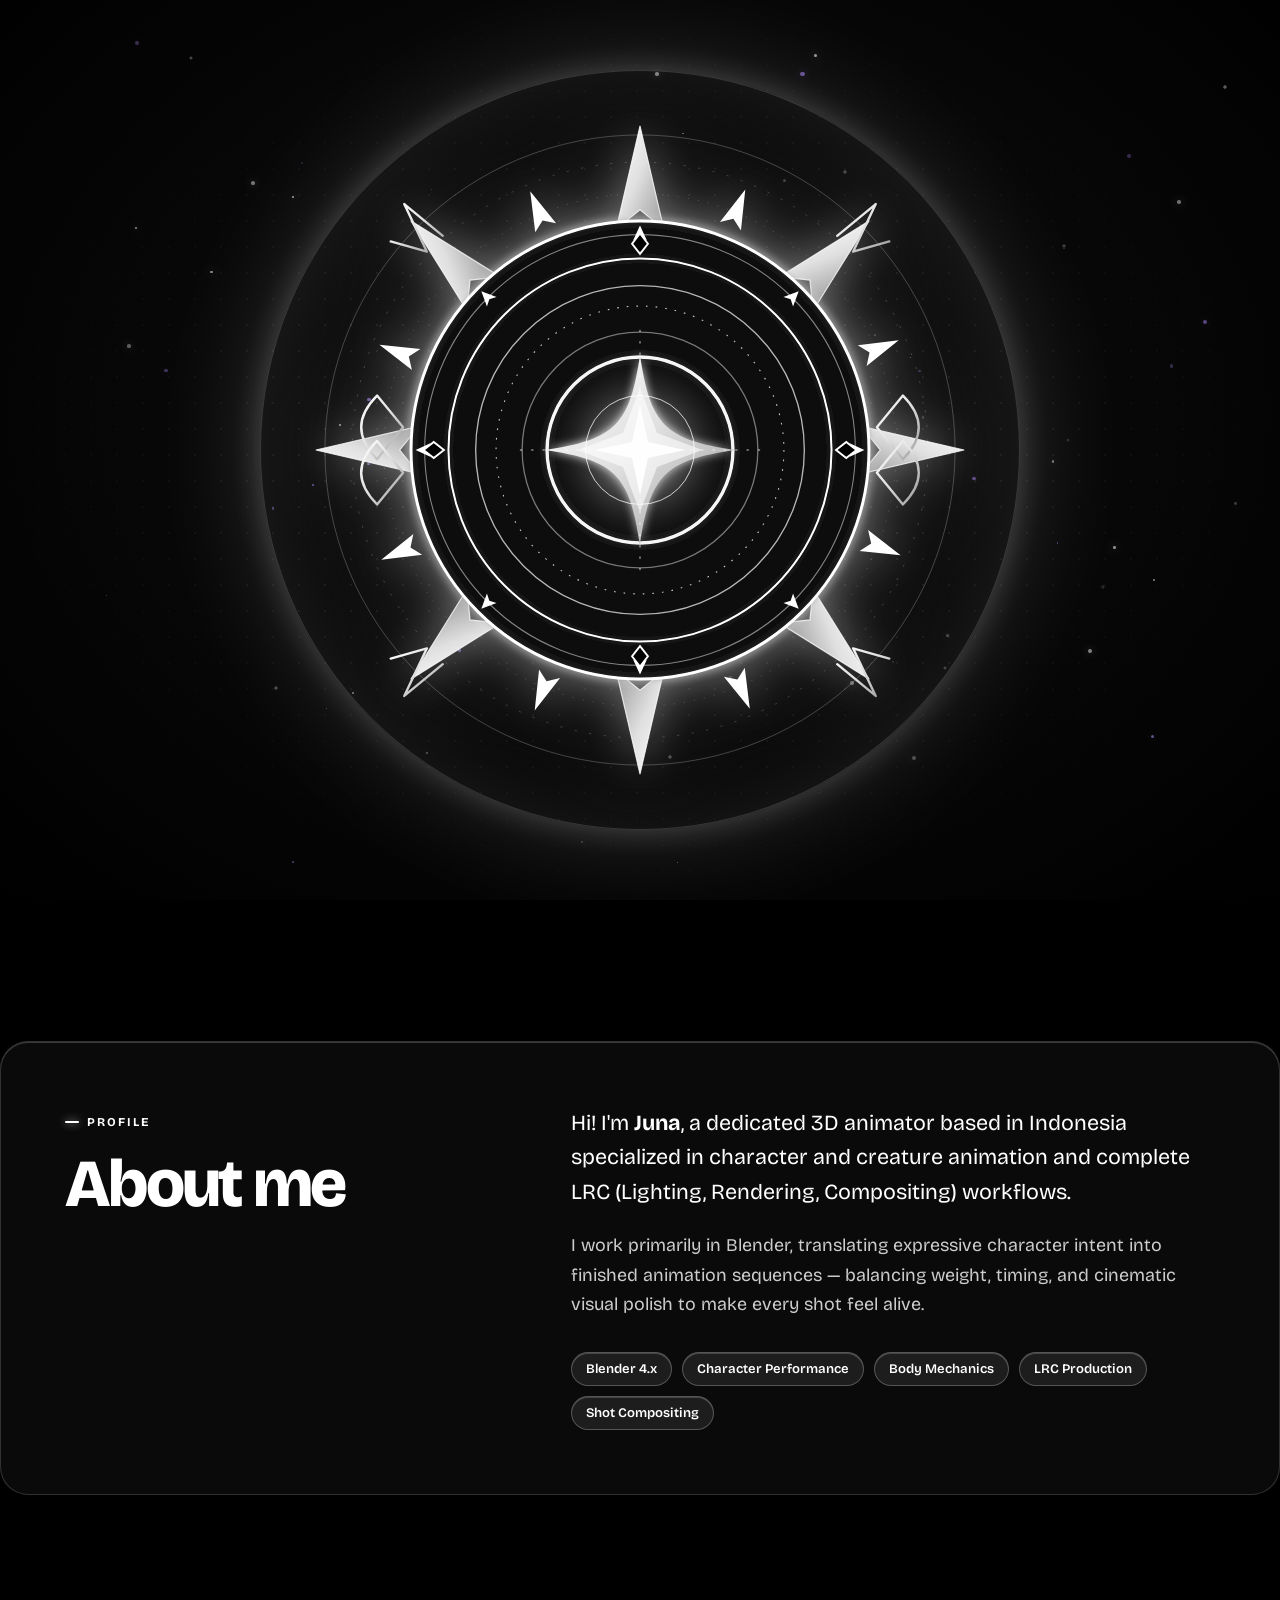
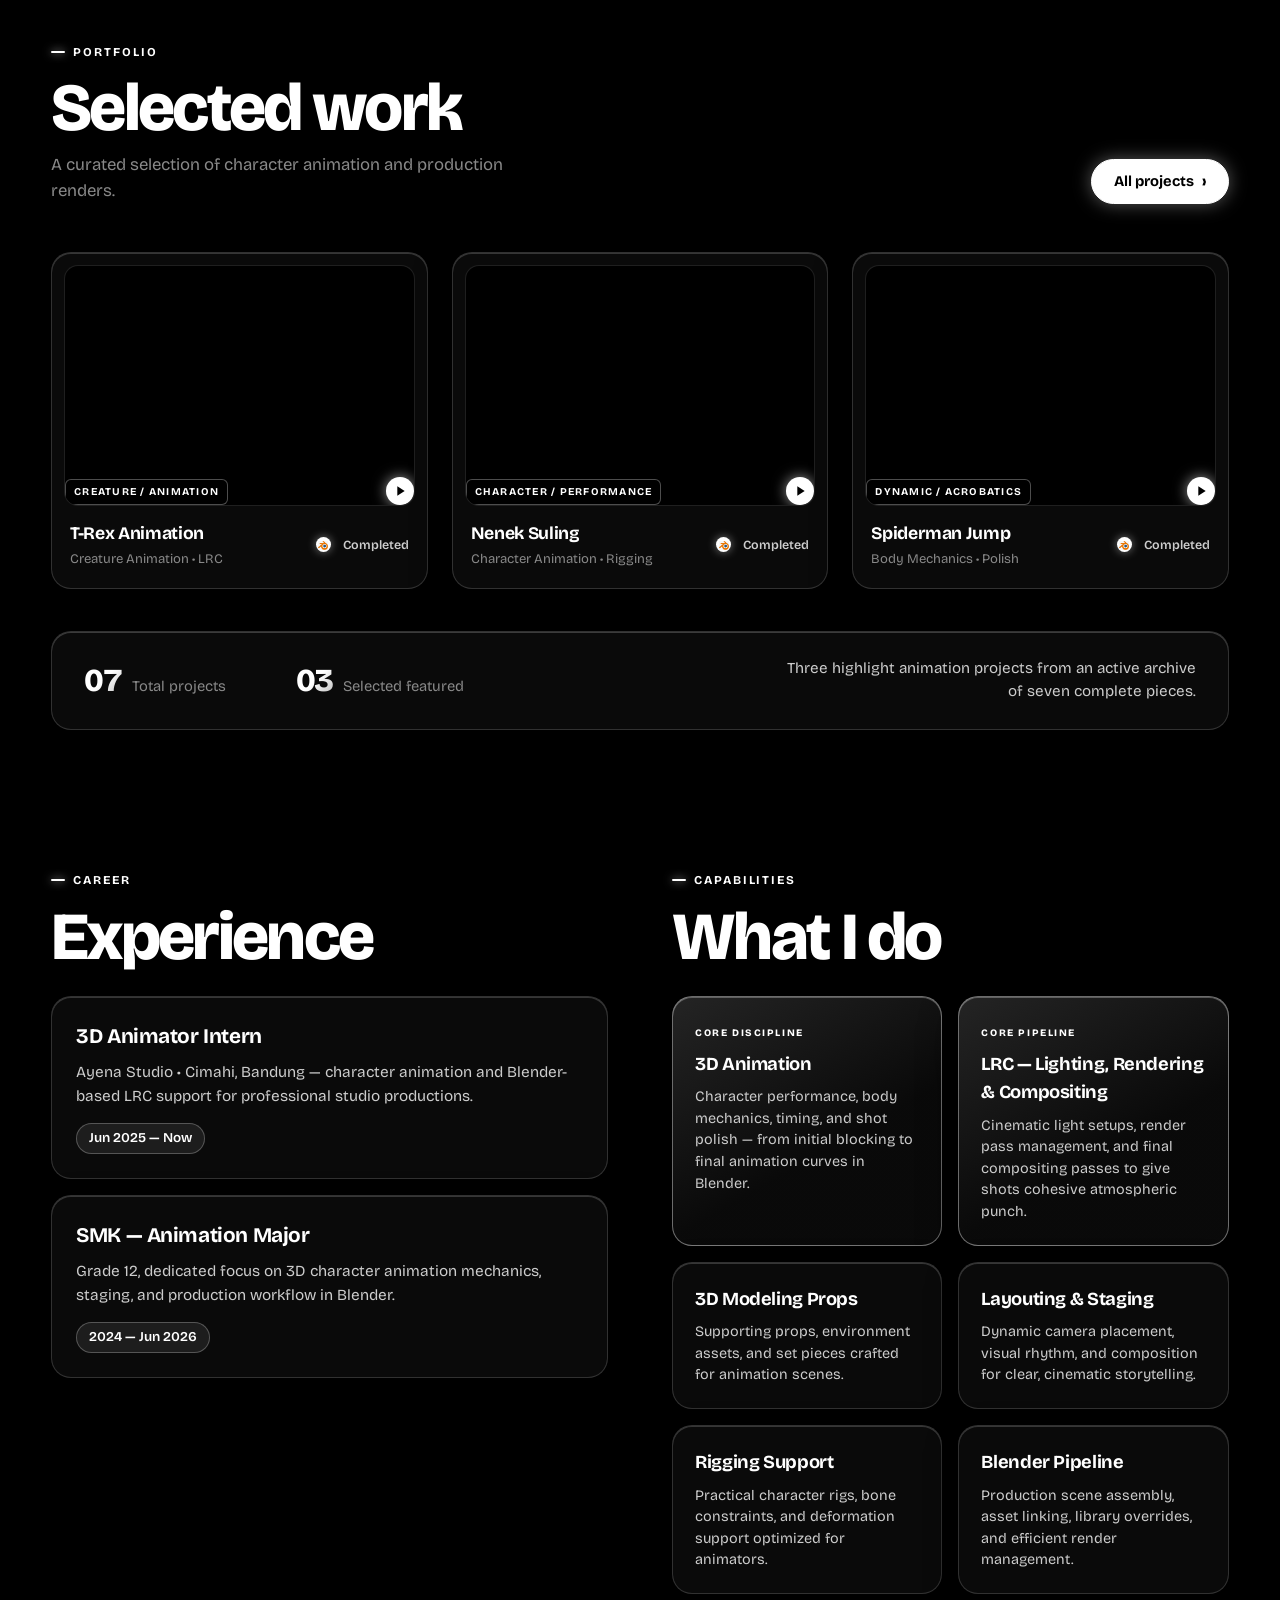
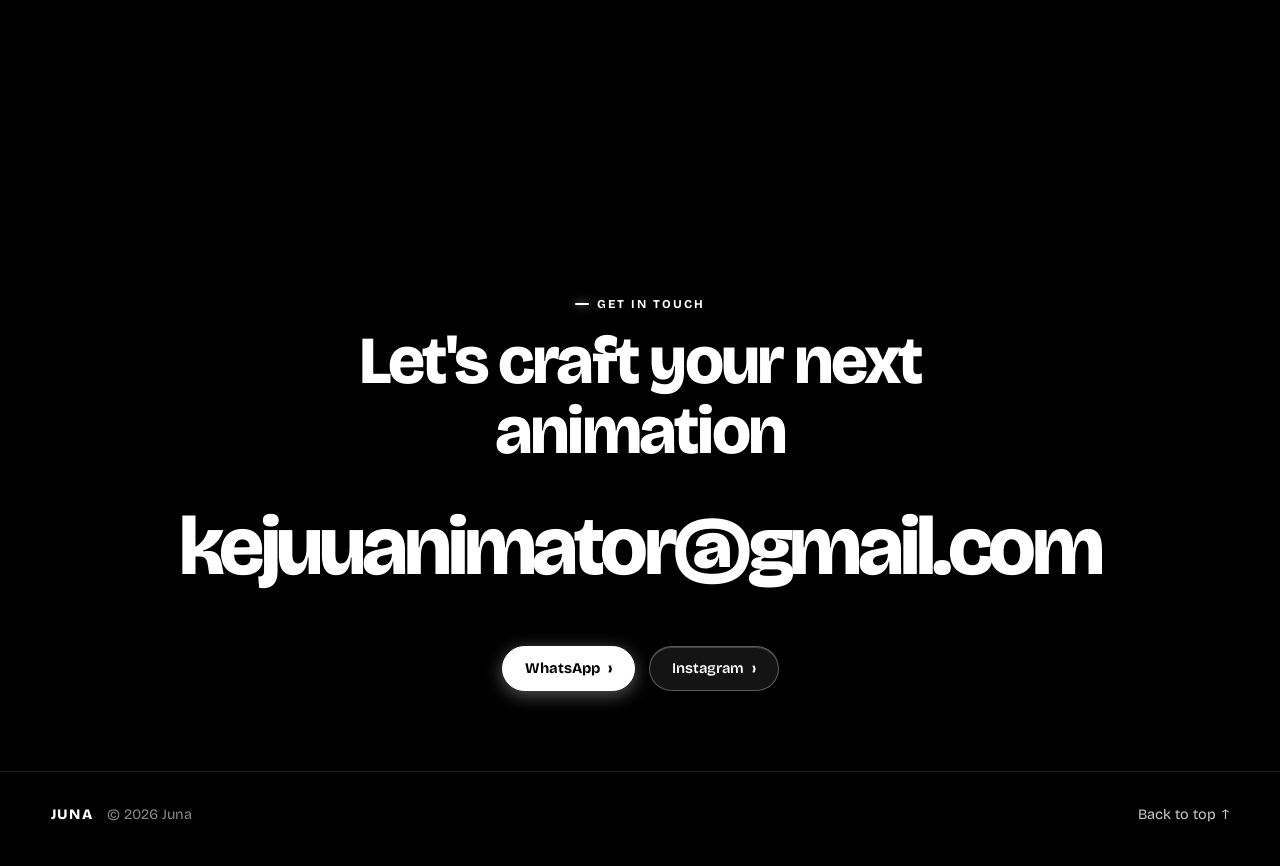
==== index.html @ 81e808f2 "Upload portfolio website" ====
<!DOCTYPE html>
<html lang="en">
<head>
<meta charset="utf-8">
<meta name="viewport" content="width=device-width, initial-scale=1, viewport-fit=cover">
<title>Juna — 3D Animator & LRC Portfolio</title>
<meta name="color-scheme" content="dark">
<meta name="description" content="Portfolio of Juna — 3D Animator focused on character & creature animation and Blender-based LRC pipeline.">
<link rel="icon" type="image/svg+xml" href="assets/favicon.svg">
<link rel="preconnect" href="https://fonts.googleapis.com">
<link rel="stylesheet" href="https://fonts.googleapis.com/css2?family=Bricolage+Grotesque:opsz,wght@12..96,300..800&display=swap">
<link rel="stylesheet" href="css/style.css">
</head>
<body class="lock">
<div id="intro" aria-label="Intro portofolio">
  <div class="portal-stage" id="portal-stage">
    <svg class="portal-svg" viewBox="0 0 600 600" role="img" aria-label="Geometric portal emblem">
      <defs>
        <radialGradient id="coreGlow"><stop offset="0" stop-color="#ffffff" stop-opacity=".7"/><stop offset=".48" stop-color="#ffffff" stop-opacity=".2"/><stop offset="1" stop-color="#000000" stop-opacity="0"/></radialGradient>
        <linearGradient id="silver" x1="0" y1="0" x2="1" y2="1"><stop stop-color="#ffffff"/><stop offset=".48" stop-color="#e0e0e0"/><stop offset="1" stop-color="#999999"/></linearGradient>
        <filter id="softGlow" x="-100%" y="-100%" width="300%" height="300%"><feGaussianBlur stdDeviation="4" result="blur"/><feMerge><feMergeNode in="blur"/><feMergeNode in="SourceGraphic"/></feMerge></filter>
      </defs>
      <!-- Fine orbital guides -->
      <g class="orbit orbit-slow" fill="none" stroke="#ffffff" stroke-opacity=".25">
        <circle cx="300" cy="300" r="278" stroke-width=".8"/>
        <circle cx="300" cy="300" r="254" stroke-width=".7" stroke-dasharray="2 11"/>
        <circle cx="300" cy="300" r="226" stroke-width=".7" stroke-dasharray="1 8"/>
      </g>
      <!-- Outer directional shards -->
      <g class="outer-shards" fill="url(#silver)" stroke="#ffffff" stroke-opacity=".8" stroke-width="1">
        <path d="M300 14 L321 105 L300 88 L279 105Z"/>
        <path d="M300 14 L321 105 L300 88 L279 105Z" transform="rotate(45 300 300)"/>
        <path d="M300 14 L321 105 L300 88 L279 105Z" transform="rotate(90 300 300)"/>
        <path d="M300 14 L321 105 L300 88 L279 105Z" transform="rotate(135 300 300)"/>
        <path d="M300 14 L321 105 L300 88 L279 105Z" transform="rotate(180 300 300)"/>
        <path d="M300 14 L321 105 L300 88 L279 105Z" transform="rotate(225 300 300)"/>
        <path d="M300 14 L321 105 L300 88 L279 105Z" transform="rotate(270 300 300)"/>
        <path d="M300 14 L321 105 L300 88 L279 105Z" transform="rotate(315 300 300)"/>
      </g>
      <!-- Floating angular ornaments -->
      <g class="outer-ornaments" fill="none" stroke="url(#silver)" stroke-width="2.1" stroke-linecap="round" stroke-linejoin="round">
        <path d="M126 111 l-34 -28 20 42 -32 -9"/><path d="M474 111 l34 -28 -20 42 32 -9"/>
        <path d="M126 489 l-34 28 20 -42 -32 9"/><path d="M474 489 l34 28 -20 -42 32 9"/>
        <path d="M68 252 q-28 28 0 56 l23 -28Z"/><path d="M532 252 q28 28 0 56 l-23 -28Z"/>
        <path d="M68 348 q-28 -28 0 -56 l23 28Z"/><path d="M532 348 q28 -28 0 -56 l-23 28Z"/>
      </g>
      <g class="outer-arrows" fill="#ffffff">
        <path d="M300 52 l10 35 -10 -7 -10 7Z" transform="rotate(22 300 300)"/>
        <path d="M300 52 l10 35 -10 -7 -10 7Z" transform="rotate(67 300 300)"/>
        <path d="M300 52 l10 35 -10 -7 -10 7Z" transform="rotate(112 300 300)"/>
        <path d="M300 52 l10 35 -10 -7 -10 7Z" transform="rotate(157 300 300)"/>
        <path d="M300 52 l10 35 -10 -7 -10 7Z" transform="rotate(202 300 300)"/>
        <path d="M300 52 l10 35 -10 -7 -10 7Z" transform="rotate(247 300 300)"/>
        <path d="M300 52 l10 35 -10 -7 -10 7Z" transform="rotate(292 300 300)"/>
        <path d="M300 52 l10 35 -10 -7 -10 7Z" transform="rotate(337 300 300)"/>
      </g>
      <!-- Main concentric seal -->
      <g class="seal-shell" filter="url(#softGlow)">
        <circle cx="300" cy="300" r="202" fill="#080808" fill-opacity=".96" stroke="#ffffff" stroke-width="2.6"/>
        <circle cx="300" cy="300" r="190" fill="none" stroke="#d0d0d0" stroke-opacity=".6" stroke-width="1"/>
        <circle cx="300" cy="300" r="169" fill="none" stroke="#ffffff" stroke-width="1.8"/>
        <circle cx="300" cy="300" r="145" fill="none" stroke="#e0e0e0" stroke-opacity=".8" stroke-width="1.2"/>
        <circle cx="300" cy="300" r="127" fill="none" stroke="#ffffff" stroke-opacity=".75" stroke-width="1" stroke-dasharray="1.5 7"/>
        <circle cx="300" cy="300" r="104" fill="none" stroke="#c0c0c0" stroke-opacity=".6" stroke-width="1.2"/>
        <circle cx="300" cy="300" r="82" fill="none" stroke="#ffffff" stroke-width="3"/>
      </g>
      <!-- Rotating segmented markings -->
      <g class="inner-ticks" fill="#ffffff">
        <path d="M300 102 l6 13 -6 -3 -6 3Z"/><path d="M300 102 l6 13 -6 -3 -6 3Z" transform="rotate(45 300 300)"/>
        <path d="M300 102 l6 13 -6 -3 -6 3Z" transform="rotate(90 300 300)"/><path d="M300 102 l6 13 -6 -3 -6 3Z" transform="rotate(135 300 300)"/>
        <path d="M300 102 l6 13 -6 -3 -6 3Z" transform="rotate(180 300 300)"/><path d="M300 102 l6 13 -6 -3 -6 3Z" transform="rotate(225 300 300)"/>
        <path d="M300 102 l6 13 -6 -3 -6 3Z" transform="rotate(270 300 300)"/><path d="M300 102 l6 13 -6 -3 -6 3Z" transform="rotate(315 300 300)"/>
      </g>
      <g class="cardinal-diamonds" fill="#000000" stroke="#ffffff" stroke-width="1.7">
        <path d="M300 109 l7 9 -7 9 -7 -9Z"/><path d="M300 109 l7 9 -7 9 -7 -9Z" transform="rotate(90 300 300)"/>
        <path d="M300 109 l7 9 -7 9 -7 -9Z" transform="rotate(180 300 300)"/><path d="M300 109 l7 9 -7 9 -7 -9Z" transform="rotate(270 300 300)"/>
      </g>
      <!-- Core glow and layered star -->
      <circle class="core-glow" cx="300" cy="300" r="91" fill="url(#coreGlow)"/>
      <g class="core-star" filter="url(#softGlow)">
        <path d="M300 216 C309 278 322 291 384 300 C322 309 309 322 300 384 C291 322 278 309 216 300 C278 291 291 278 300 216Z" fill="url(#silver)"/>
        <path d="M300 245 L315 285 L355 300 L315 315 L300 355 L285 315 L245 300 L285 285Z" fill="#fff" fill-opacity=".6"/>
        <path d="M300 260 L307 293 L340 300 L307 307 L300 340 L293 307 L260 300 L293 293Z" fill="#ffffff" fill-opacity=".95"/>
      </g>
      <g class="core-cross" fill="none" stroke="#ffffff" stroke-opacity=".85" stroke-width=".8">
        <circle cx="300" cy="300" r="48"/><path d="M300 194 V406 M194 300 H406" stroke-dasharray="2 8"/>
      </g>
    </svg>
    <button id="enter" type="button" aria-label="Enter portfolio"><span class="sr-only">Enter portfolio</span></button>
  </div>
</div>

<nav id="nav"><div class="wrap">
  <div class="brand">
    <a class="logo" href="#top">
      <span class="logo-mark" aria-hidden="true">
        <svg viewBox="0 0 24 24" width="18" height="18" fill="none" stroke="currentColor" stroke-width="2.4" stroke-linecap="round"><path d="M5 18L19 6M19 6H9M19 6V16"/></svg>
      </span>
      <span class="logo-text">JUNA</span>
    </a>
  </div>
  
  <div class="nav-taglines" aria-hidden="true">
    <span>Your Vision, Animated</span>
    <span class="sep">&bull;</span>
    <span>Motion That Connects</span>
  </div>

  <div class="links">
    <a href="#about">About <span class="nav-arrow" aria-hidden="true">›</span></a>
    <a href="#karya">Projects <span class="nav-arrow" aria-hidden="true">›</span></a>
    <a href="#pengalaman">Experience <span class="nav-arrow" aria-hidden="true">›</span></a>
    <a href="#contact">Contact <span class="nav-arrow" aria-hidden="true">›</span></a>
  </div>

  <a class="btn contact-btn" href="https://wa.me/6285183174542" target="_blank" rel="noopener">WhatsApp <span class="nav-arrow" aria-hidden="true">›</span></a>
</div></nav>

<header class="hero" id="top">
  <!-- Dynamic ambient speed & glow backdrop -->
  <div class="hero-backdrop" aria-hidden="true">
    <div class="hero-radial-glow"></div>
    <div class="hero-motion-streak streak-a"></div>
    <div class="hero-motion-streak streak-b"></div>
  </div>

  <div class="scene scene-left" aria-hidden="true">
    <div class="artifact">
      <div class="crystal">
        <div class="crystal-face face-one"></div>
        <div class="crystal-face face-two"></div>
        <div class="crystal-face face-three"></div>
        <div class="crystal-face face-four"></div>
        <div class="crystal-core"></div>
      </div>
    </div>
  </div>
  <div class="scene" id="scene" aria-hidden="true">
    <div class="artifact">
      <div class="artifact-aura"></div>
      <div class="artifact-orb"></div>
      <div class="artifact-ring ring-one"><i></i></div>
      <div class="artifact-ring ring-two"><i></i></div>
      <div class="artifact-ring ring-three"><i></i></div>
    </div>
  </div>

  <div class="wrap hero-wrap">
    <!-- Left Hero Glass Card -->
    <div class="hero-card rv">
      <div class="hero-eyebrow">
        <span class="pulse-dot"></span>
        <span>3D ANIMATION &bull; LRC PIPELINE</span>
      </div>
      <h1 class="hero-title">
        <span class="row"><span>My Perspective.</span></span>
        <span class="row"><span>My Creativity.</span></span>
        <span class="row"><span>My World in 3D.</span></span>
      </h1>
      <p class="tag">
        Turning character performances and storytelling into polished cinematic shots — from blocking and dynamic body mechanics to final lighting, rendering, and compositing in Blender.
      </p>
      <div class="cta hero-cta">
        <a class="btn solid btn-glow" href="#karya">View projects <span class="btn-arrow" aria-hidden="true">›</span></a>
        <a class="btn btn-glass" href="#contact">Get in touch <span class="btn-arrow" aria-hidden="true">›</span></a>
      </div>
      <div class="meta hero-meta">
        <span class="status-indicator"></span> Based in Indonesia &bull; Open to work &bull; Remote freelance
      </div>
    </div>

    <!-- Right Floating Feature Video Preview Card (Matches reference picture-in-picture card) -->
    <div class="hero-widget rv">
      <div class="hero-widget-frame">
        <div class="hero-widget-media">
          <video class="hero-widget-video" src="assets/videos/Trex render.mp4" autoplay muted loop playsinline preload="metadata"></video>
          <div class="hero-widget-play" aria-hidden="true">
            <svg viewBox="0 0 24 24" width="22" height="22" fill="currentColor"><path d="M8 5v14l11-7z"/></svg>
          </div>
          <span class="hero-widget-tag">FEATURED SHOT</span>
        </div>
        <div class="hero-widget-bottom">
          <div class="hero-widget-copy">
            <strong>T-Rex Animation</strong>
            <small>Creature Animation &bull; LRC</small>
          </div>
          <a class="hero-widget-action" href="all-project.html">
            <span>Explore</span>
            <span class="action-arrow" aria-hidden="true">›</span>
          </a>
        </div>
      </div>
    </div>
  </div>
</header>

<section id="about"><div class="wrap about">
  <div class="about-intro rv">
    <div class="section-label"><span class="label-dash"></span> PROFILE</div>
    <h2>About me</h2>
  </div>
  <div class="about-content rv">
    <p class="lead-para">Hi! I'm <b>Juna</b>, a dedicated 3D animator based in Indonesia specialized in character and creature animation and complete LRC (Lighting, Rendering, Compositing) workflows.</p>
    <p>I work primarily in Blender, translating expressive character intent into finished animation sequences — balancing weight, timing, and cinematic visual polish to make every shot feel alive.</p>
    <div class="about-chips">
      <span class="chip">Blender 4.x</span>
      <span class="chip">Character Performance</span>
      <span class="chip">Body Mechanics</span>
      <span class="chip">LRC Production</span>
      <span class="chip">Shot Compositing</span>
    </div>
  </div>
</div></section>

<section id="karya" style="padding-top:0"><div class="wrap">
  <div class="head">
    <div>
      <div class="section-label rv"><span class="label-dash"></span> PORTFOLIO</div>
      <h2 class="rv">Selected work</h2>
      <p class="rv">A curated selection of character animation and production renders.</p>
    </div>
    <a class="btn project-archive-link rv" href="all-project.html">All projects <span class="btn-arrow" aria-hidden="true">›</span></a>
  </div>

  <div class="selected-project-grid">
    <a class="selected-project rv" href="all-project.html" aria-label="View T-Rex Animation">
      <span class="selected-project-art selected-project-art-modeling" aria-hidden="true">
        <video class="selected-project-video" src="assets/videos/Trex render.mp4" autoplay muted loop playsinline preload="metadata"></video>
        <span class="selected-project-discipline">CREATURE / ANIMATION</span>
        <span class="selected-project-play-icon"><svg viewBox="0 0 24 24" width="16" height="16" fill="currentColor"><path d="M8 5v14l11-7z"/></svg></span>
      </span>
      <span class="selected-project-info">
        <span><strong>T-Rex Animation</strong><small>Creature Animation &bull; LRC</small></span>
        <span class="selected-project-status"><span class="status-dot"></span> Completed</span>
      </span>
    </a>

    <a class="selected-project rv" href="all-project.html" aria-label="View Nenek Suling Animation">
      <span class="selected-project-art selected-project-art-animation" aria-hidden="true">
        <video class="selected-project-video" src="assets/videos/nenek render.mp4" autoplay muted loop playsinline preload="metadata"></video>
        <span class="selected-project-discipline">CHARACTER / PERFORMANCE</span>
        <span class="selected-project-play-icon"><svg viewBox="0 0 24 24" width="16" height="16" fill="currentColor"><path d="M8 5v14l11-7z"/></svg></span>
      </span>
      <span class="selected-project-info">
        <span><strong>Nenek Suling</strong><small>Character Animation &bull; Rigging</small></span>
        <span class="selected-project-status"><span class="status-dot"></span> Completed</span>
      </span>
    </a>

    <a class="selected-project rv" href="all-project.html" aria-label="View Spiderman Jump Animation">
      <span class="selected-project-art selected-project-art-animation" aria-hidden="true">
        <video class="selected-project-video" src="assets/videos/spiderman render.mp4" autoplay muted loop playsinline preload="metadata"></video>
        <span class="selected-project-discipline">DYNAMIC / ACROBATICS</span>
        <span class="selected-project-play-icon"><svg viewBox="0 0 24 24" width="16" height="16" fill="currentColor"><path d="M8 5v14l11-7z"/></svg></span>
      </span>
      <span class="selected-project-info">
        <span><strong>Spiderman Jump</strong><small>Body Mechanics &bull; Polish</small></span>
        <span class="selected-project-status"><span class="status-dot"></span> Completed</span>
      </span>
    </a>
  </div>

  <div class="project-progress rv" aria-label="Project progress">
    <div class="project-progress-counts">
      <p><strong>07</strong><span>Total projects</span></p>
      <p><strong>03</strong><span>Selected featured</span></p>
    </div>
    <p class="project-progress-note">Three highlight animation projects from an active archive of seven complete pieces.</p>
  </div>
</div></section>

<section id="pengalaman" style="padding-top:0"><div class="wrap two">
  <div class="rv experience-column">
    <div class="section-label"><span class="label-dash"></span> CAREER</div>
    <h2>Experience</h2>
    <div class="list experience-list">
      <div class="item">
        <div>
          <h3>3D Animator Intern</h3>
          <p>Ayena Studio &bull; Cimahi, Bandung — character animation and Blender-based LRC support for professional studio productions.</p>
        </div>
        <span class="item-time">Jun 2025 — Now</span>
      </div>
      <div class="item">
        <div>
          <h3>SMK — Animation Major</h3>
          <p>Grade 12, dedicated focus on 3D character animation mechanics, staging, and production workflow in Blender.</p>
        </div>
        <span class="item-time">2024 — Jun 2026</span>
      </div>
    </div>
  </div>

  <div class="rv services-column">
    <div class="section-label"><span class="label-dash"></span> CAPABILITIES</div>
    <h2>What I do</h2>
    <div class="list service-list">
      <div class="item service-item service-item--primary">
        <div>
          <div class="service-badge">CORE DISCIPLINE</div>
          <h3>3D Animation</h3>
          <p>Character performance, body mechanics, timing, and shot polish — from initial blocking to final animation curves in Blender.</p>
        </div>
      </div>
      <div class="item service-item service-item--primary">
        <div>
          <div class="service-badge">CORE PIPELINE</div>
          <h3>LRC — Lighting, Rendering &amp; Compositing</h3>
          <p>Cinematic light setups, render pass management, and final compositing passes to give shots cohesive atmospheric punch.</p>
        </div>
      </div>
      <div class="item service-item">
        <div>
          <h3>3D Modeling Props</h3>
          <p>Supporting props, environment assets, and set pieces crafted for animation scenes.</p>
        </div>
      </div>
      <div class="item service-item">
        <div>
          <h3>Layouting &amp; Staging</h3>
          <p>Dynamic camera placement, visual rhythm, and composition for clear, cinematic storytelling.</p>
        </div>
      </div>
      <div class="item service-item">
        <div>
          <h3>Rigging Support</h3>
          <p>Practical character rigs, bone constraints, and deformation support optimized for animators.</p>
        </div>
      </div>
      <div class="item service-item">
        <div>
          <h3>Blender Pipeline</h3>
          <p>Production scene assembly, asset linking, library overrides, and efficient render management.</p>
        </div>
      </div>
    </div>
  </div>
</div></section>

<section id="contact" class="contact"><div class="wrap">
  <div class="section-label rv" style="text-align:center"><span class="label-dash"></span> GET IN TOUCH</div>
  <h2 class="rv" style="margin:0 auto">Let's craft your next animation</h2>
  <a class="big rv" id="mail" href="mailto:kejuuanimator@gmail.com">kejuuanimator@gmail.com</a>
  <div class="soc rv">
    <a class="btn solid btn-glow" href="https://wa.me/6285183174542" target="_blank" rel="noopener">WhatsApp <span class="btn-arrow" aria-hidden="true">›</span></a>
    <a class="btn btn-glass" href="https://www.instagram.com/sayycheseeeee" target="_blank" rel="noopener">Instagram <span class="btn-arrow" aria-hidden="true">›</span></a>
  </div>
</div></section>

<footer><div class="wrap">
  <div class="footer-left">
    <span class="footer-logo">JUNA</span>
    <span class="footer-copy">&copy; 2026 Juna</span>
  </div>
  <a class="footer-top-link" href="#top">Back to top <span class="arrow-ico" aria-hidden="true">↑</span></a>
</div></footer>

<script src="js/main.js"></script>
</body>
</html>
---- css/style.css ----
/* ==========================================================================
   DESIGN SYSTEM & COLOR PALETTE — MONOCHROME BLACK & PURE WHITE
   ========================================================================== */

:root {
  /* Core Canvas — Deep Pure Black & Charcoal Surfaces */
  --bg-deep: #000000;
  --bg-base: #060606;
  --bg-surface: #0c0c0c;
  --bg-elevated: #141414;

  /* High-Contrast Whites */
  --fg: #ffffff;
  --fg-ice: #f4f4f4;
  --fg-soft: #cccccc;
  --mute: #888888;
  --mute-dim: #444444;

  /* Glassmorphism & Crisp White Borders */
  --card-bg: rgba(14, 14, 14, 0.75);
  --card-hover: rgba(22, 22, 22, 0.88);
  --card-border: rgba(255, 255, 255, 0.16);
  --card-border-hover: rgba(255, 255, 255, 0.65);
  --line: rgba(255, 255, 255, 0.12);
  --line-strong: rgba(255, 255, 255, 0.3);
  --glass-blur: blur(20px);

  /* Primary Accent — Pure White & Obsidian Inversion */
  --primary: #ffffff;
  --primary-fg: #000000;
  --primary-hover: #e0e0e0;
  --white-glow: rgba(255, 255, 255, 0.5);

  box-sizing: border-box;
  padding-top: env(safe-area-inset-top, 0px);
  padding-bottom: env(safe-area-inset-bottom, 0px);
  color-scheme: dark;
}

html {
  scroll-padding-top: env(safe-area-inset-top, 0px);
  scroll-behavior: smooth;
  background-color: var(--bg-deep);
}

*, *::before, *::after {
  box-sizing: inherit;
  margin: 0;
}

body {
  background-color: #000000;
  background-image: 
    /* Ambient white radiance at top */
    radial-gradient(ellipse 85% 45% at 50% -8%, rgba(255, 255, 255, 0.12) 0%, rgba(255, 255, 255, 0.02) 48%, transparent 75%),
    /* Controlled deep graphite depth */
    radial-gradient(ellipse 90% 60% at 50% 15%, rgba(24, 24, 24, 0.4) 0%, rgba(8, 8, 8, 0.85) 55%, #000000 92%),
    /* Clean white ambient side flares */
    radial-gradient(circle at 82% 28%, rgba(255, 255, 255, 0.04) 0%, transparent 35%),
    radial-gradient(circle at 18% 68%, rgba(255, 255, 255, 0.03) 0%, transparent 40%);
  background-attachment: fixed;
  color: var(--fg);
  font-family: "Bricolage Grotesque", system-ui, -apple-system, "Segoe UI", Roboto, sans-serif;
  line-height: 1.55;
  overflow-x: hidden;
  -webkit-font-smoothing: antialiased;
}

a {
  color: inherit;
  text-decoration: none;
}

:focus-visible {
  outline: 2px solid #ffffff;
  outline-offset: 4px;
  border-radius: 6px;
}

.wrap {
  max-width: 1280px;
  margin: 0 auto;
  padding: 0 clamp(20px, 4vw, 52px);
}

body::before {
  content: "";
  position: fixed;
  inset: 0 0 auto;
  height: env(safe-area-inset-top, 0px);
  background: var(--bg-deep);
  z-index: 60;
}

/* ==========================================================================
   NAVIGATION BAR
   ========================================================================== */

nav {
  position: fixed;
  top: env(safe-area-inset-top, 0px);
  left: 0;
  right: 0;
  z-index: 50;
  padding: 18px 0;
  transition: background .35s ease, border-color .35s ease, padding .3s ease;
  border-bottom: 1px solid transparent;
}

nav.solid {
  background: rgba(4, 4, 4, 0.88);
  backdrop-filter: var(--glass-blur);
  -webkit-backdrop-filter: var(--glass-blur);
  border-color: var(--line);
  padding: 14px 0;
  box-shadow: 0 8px 30px rgba(0, 0, 0, 0.7), inset 0 1px 0 rgba(255, 255, 255, 0.1);
}

nav .wrap {
  display: flex;
  align-items: center;
  justify-content: space-between;
  gap: 20px;
}

.brand {
  display: flex;
  align-items: center;
  gap: 12px;
}

.logo {
  display: inline-flex;
  align-items: center;
  gap: 9px;
  font-weight: 800;
  font-size: 1.25rem;
  letter-spacing: .08em;
  color: #fff;
  transition: transform .2s ease, text-shadow .2s ease;
}

.logo:hover {
  text-shadow: 0 0 18px var(--white-glow);
  transform: scale(1.02);
}

.logo-mark {
  display: inline-flex;
  align-items: center;
  justify-content: center;
  width: 32px;
  height: 32px;
  border-radius: 8px;
  background: #ffffff;
  color: #000000;
  box-shadow: 0 0 16px rgba(255, 255, 255, 0.45);
}

.nav-taglines {
  display: flex;
  align-items: center;
  gap: 10px;
  font-size: .84rem;
  letter-spacing: .05em;
  color: var(--mute);
  text-transform: uppercase;
  font-weight: 600;
}

.nav-taglines .sep {
  color: #ffffff;
  opacity: .5;
}

.links {
  display: flex;
  align-items: center;
  gap: 24px;
  font-size: .94rem;
  font-weight: 500;
  color: var(--fg-soft);
}

.links a {
  display: inline-flex;
  align-items: center;
  gap: 4px;
  padding: 6px 4px;
  transition: color .2s, transform .2s;
}

.links a:hover {
  color: #fff;
  transform: translateY(-1px);
}

.nav-arrow {
  color: #ffffff;
  opacity: .75;
  font-size: 1.15rem;
  line-height: 1;
  transition: transform .2s ease, opacity .2s;
}

.links a:hover .nav-arrow {
  transform: translateX(3px);
  opacity: 1;
}

/* Base Pill Button */
.btn {
  display: inline-flex;
  align-items: center;
  justify-content: center;
  gap: 8px;
  padding: 10px 22px;
  border-radius: 999px;
  border: 1px solid var(--card-border);
  background: rgba(255, 255, 255, 0.08);
  backdrop-filter: blur(12px);
  -webkit-backdrop-filter: blur(12px);
  font-weight: 600;
  font-size: .92rem;
  color: #fff;
  cursor: pointer;
  box-shadow: inset 0 1px 0 rgba(255, 255, 255, 0.2);
  transition: all .25s cubic-bezier(.2, .8, .2, 1);
}

.btn:hover {
  background: #ffffff;
  border-color: #ffffff;
  color: #000000;
  box-shadow: 0 0 20px rgba(255, 255, 255, 0.5);
  transform: translateY(-2px);
}

.btn.solid {
  background: #ffffff;
  border: 1px solid #ffffff;
  color: #000000;
  font-weight: 700;
  box-shadow: 0 4px 18px rgba(255, 255, 255, 0.35);
}

.btn.solid:hover {
  background: #e4e4e4;
  border-color: #ffffff;
  color: #000000;
  box-shadow: 0 0 26px rgba(255, 255, 255, 0.7);
}

.btn-arrow {
  font-size: 1.15rem;
  line-height: 1;
  color: inherit;
  transition: transform .2s ease;
}

.btn:hover .btn-arrow {
  transform: translateX(4px);
}

/* Contact Nav Button */
.btn.contact-btn {
  background: #ffffff;
  border: 1px solid #ffffff;
  color: #000000;
  font-weight: 700;
  box-shadow: 0 4px 16px rgba(255, 255, 255, 0.3);
}

.btn.contact-btn:hover {
  background: #e6e6e6;
  border-color: #ffffff;
  color: #000000;
  box-shadow: 0 0 22px rgba(255, 255, 255, 0.7);
}

@media(max-width: 900px) {
  .nav-taglines { display: none; }
}

@media(max-width: 760px) {
  .links { display: none; }
  .btn.contact-btn { padding: 8px 16px; font-size: .85rem; }
}

/* ==========================================================================
   HERO SECTION — HIGH-CONTRAST MONOCHROME WITH FULL WHITE TITLE
   ========================================================================== */

.hero {
  min-height: 100svh;
  display: flex;
  align-items: center;
  position: relative;
  padding: 130px 0 80px;
  overflow: hidden;
}

/* Ambient Monochrome Glow & White Speed Streaks */
.hero-backdrop {
  position: absolute;
  inset: 0;
  pointer-events: none;
  z-index: 1;
  overflow: hidden;
}

.hero-radial-glow {
  position: absolute;
  top: 15%;
  left: 35%;
  width: 55vw;
  height: 55vw;
  max-width: 750px;
  max-height: 750px;
  border-radius: 50%;
  background: radial-gradient(circle, rgba(255, 255, 255, 0.08) 0%, rgba(40, 40, 40, 0.15) 38%, transparent 70%);
  filter: blur(45px);
  transform: translate(-30%, -20%);
  animation: heroGlowPulse 8s ease-in-out infinite alternate;
}

@keyframes heroGlowPulse {
  0% { transform: translate(-30%, -20%) scale(0.95); opacity: 0.8; }
  100% { transform: translate(-25%, -15%) scale(1.1); opacity: 1; }
}

.hero-motion-streak {
  position: absolute;
  border-radius: 999px;
  pointer-events: none;
}

.streak-a {
  top: 25%;
  left: -10%;
  width: 120%;
  height: 130px;
  transform: rotate(-10deg);
  background: linear-gradient(90deg, transparent, rgba(255, 255, 255, 0.28), rgba(255, 255, 255, 0.08), transparent);
  filter: blur(14px);
  opacity: .6;
}

.streak-b {
  bottom: 22%;
  left: -5%;
  width: 110%;
  height: 80px;
  transform: rotate(-6deg);
  background: linear-gradient(90deg, transparent, rgba(255, 255, 255, 0.2), rgba(255, 255, 255, 0.05), transparent);
  filter: blur(10px);
  opacity: .45;
}

.hero-wrap {
  position: relative;
  z-index: 3;
  width: 100%;
  display: grid;
  grid-template-columns: minmax(0, 1.25fr) minmax(0, .85fr);
  gap: clamp(30px, 5vw, 64px);
  align-items: center;
}

/* Left Hero Glass Card */
.hero-card {
  position: relative;
  border: 1px solid var(--card-border);
  background: var(--card-bg);
  backdrop-filter: var(--glass-blur);
  -webkit-backdrop-filter: var(--glass-blur);
  border-radius: 28px;
  padding: clamp(28px, 4.5vw, 48px);
  box-shadow: 0 24px 60px rgba(0, 0, 0, 0.85), inset 0 1px 0 rgba(255, 255, 255, 0.22);
}

.hero-eyebrow {
  display: inline-flex;
  align-items: center;
  gap: 10px;
  font-size: .78rem;
  font-weight: 700;
  letter-spacing: .16em;
  color: #ffffff;
  text-transform: uppercase;
  margin-bottom: 20px;
  padding: 6px 14px;
  border-radius: 999px;
  background: rgba(255, 255, 255, 0.08);
  border: 1px solid rgba(255, 255, 255, 0.25);
  box-shadow: inset 0 1px 0 rgba(255, 255, 255, 0.18);
}

.pulse-dot,
.status-indicator,
.status-dot,
.blender-icon {
  display: inline-block;
  width: 17px;
  height: 17px;
  border-radius: 50%;
  background-color: #ffffff;
  background-image: url('../assets/images/profile/blender-logo.jpeg');
  background-size: 80% auto;
  background-position: center;
  background-repeat: no-repeat;
  border: 1px solid rgba(255, 255, 255, 0.6);
  box-shadow: 0 0 10px rgba(255, 255, 255, 0.45);
  vertical-align: middle;
  flex-shrink: 0;
}

.pulse-dot {
  width: 18px;
  height: 18px;
  animation: pulseBlender 2.6s infinite ease-in-out;
}

@keyframes pulseBlender {
  0%, 100% { transform: scale(1); box-shadow: 0 0 8px rgba(255, 255, 255, 0.4); }
  50% { transform: scale(1.15); box-shadow: 0 0 16px rgba(255, 255, 255, 0.85); }
}

/* Main Hero Title — FULL PURE WHITE (No blue gradient!) */
h1.hero-heading,
.hero-title {
  font-size: clamp(2.4rem, 5.2vw, 4.6rem);
  font-weight: 800;
  line-height: 1.05;
  letter-spacing: -.045em;
  color: #ffffff !important;
  margin-bottom: 18px;
}

.hero-title .row {
  display: block;
  overflow: hidden;
  padding-bottom: .06em;
}

.hero-title .row span {
  display: inline-block;
  color: #ffffff !important;
  transform: translateY(110%);
  animation: rise 1.1s cubic-bezier(.2, .8, .15, 1) forwards;
}

.hero-title .row:nth-child(2) span {
  animation-delay: .12s;
  color: #ffffff !important;
}

.hero-title .row:nth-child(3) span {
  animation-delay: .24s;
  color: #ffffff !important;
  background: none !important;
  -webkit-text-fill-color: #ffffff !important;
}

@keyframes rise {
  to { transform: none; }
}

.hero .tag {
  margin: 0 0 28px;
  font-size: clamp(1.02rem, 1.4vw, 1.18rem);
  line-height: 1.6;
  color: var(--fg-ice);
  opacity: 0;
  animation: fade 1s .6s forwards;
}

.hero-cta {
  display: flex;
  align-items: center;
  gap: 14px;
  flex-wrap: wrap;
  margin-bottom: 24px;
  opacity: 0;
  animation: fade 1s .8s forwards;
}

.btn-glow {
  background: #ffffff;
  border: 1px solid #ffffff;
  color: #000000;
  font-weight: 700;
  box-shadow: 0 4px 20px rgba(255, 255, 255, 0.4);
}

.btn-glow:hover {
  background: #e4e4e4;
  color: #000000;
  box-shadow: 0 0 26px rgba(255, 255, 255, 0.7);
}

.btn-glass {
  background: rgba(255, 255, 255, 0.08);
  border: 1px solid var(--line-strong);
  color: #fff;
  box-shadow: inset 0 1px 0 rgba(255, 255, 255, 0.18);
}

.btn-glass:hover {
  background: #ffffff;
  border-color: #ffffff;
  color: #000000;
  box-shadow: 0 0 20px rgba(255, 255, 255, 0.5);
}

.hero-meta {
  display: flex;
  align-items: center;
  gap: 10px;
  font-size: .86rem;
  color: var(--mute);
  opacity: 0;
  animation: fade 1s 1s forwards;
}

.status-indicator {
  width: 16px;
  height: 16px;
  margin-right: 6px;
}

@keyframes fade {
  to { opacity: 1; }
}

/* Right Floating Feature Video Preview Card */
.hero-widget {
  position: relative;
  z-index: 2;
  border-radius: 24px;
  padding: 10px;
  border: 1px solid var(--card-border);
  background: rgba(12, 12, 12, 0.82);
  backdrop-filter: var(--glass-blur);
  -webkit-backdrop-filter: var(--glass-blur);
  box-shadow: 0 24px 50px rgba(0, 0, 0, 0.85), inset 0 1px 0 rgba(255, 255, 255, 0.22);
  transition: transform .4s cubic-bezier(.2, .8, .2, 1), border-color .3s;
}

.hero-widget:hover {
  transform: translateY(-6px);
  border-color: var(--card-border-hover);
  box-shadow: 0 28px 60px rgba(0, 0, 0, 0.95), 0 0 30px rgba(255, 255, 255, 0.16);
}

.hero-widget-frame {
  display: flex;
  flex-direction: column;
  gap: 12px;
}

.hero-widget-media {
  position: relative;
  aspect-ratio: 16/10;
  border-radius: 16px;
  overflow: hidden;
  background: #000000;
  border: 1px solid rgba(255, 255, 255, 0.14);
}

.hero-widget-video {
  width: 100%;
  height: 100%;
  object-fit: cover;
  display: block;
}

.hero-widget-play {
  position: absolute;
  left: 50%;
  top: 50%;
  transform: translate(-50%, -50%);
  width: 48px;
  height: 48px;
  border-radius: 50%;
  background: #ffffff;
  border: 1px solid #ffffff;
  color: #000000;
  display: grid;
  place-items: center;
  box-shadow: 0 0 20px rgba(255, 255, 255, 0.6);
  pointer-events: none;
  transition: transform .3s ease, box-shadow .3s ease;
}

.hero-widget:hover .hero-widget-play {
  transform: translate(-50%, -50%) scale(1.15);
  box-shadow: 0 0 30px rgba(255, 255, 255, 0.9);
}

.hero-widget-tag {
  position: absolute;
  top: 12px;
  left: 12px;
  background: rgba(0, 0, 0, 0.88);
  border: 1px solid rgba(255, 255, 255, 0.35);
  border-radius: 999px;
  padding: 4px 10px;
  font-size: .66rem;
  font-weight: 700;
  letter-spacing: .12em;
  color: #ffffff;
  box-shadow: 0 2px 8px rgba(0, 0, 0, 0.5);
}

.hero-widget-bottom {
  display: flex;
  align-items: center;
  justify-content: space-between;
  gap: 12px;
  padding: 4px 8px 6px;
}

.hero-widget-copy strong {
  display: block;
  font-size: 1.05rem;
  color: #fff;
  letter-spacing: -.02em;
}

.hero-widget-copy small {
  display: block;
  font-size: .8rem;
  color: var(--mute);
  margin-top: 2px;
}

.hero-widget-action {
  display: inline-flex;
  align-items: center;
  gap: 6px;
  font-size: .88rem;
  font-weight: 600;
  color: #000000;
  padding: 8px 16px;
  border-radius: 999px;
  border: 1px solid #ffffff;
  background: #ffffff;
  box-shadow: 0 0 16px rgba(255, 255, 255, 0.35);
  transition: all .25s ease;
}

.hero-widget-action:hover {
  background: #e4e4e4;
  box-shadow: 0 0 22px rgba(255, 255, 255, 0.7);
}

.hero-widget-action .action-arrow {
  color: #000000;
  font-size: 1.1rem;
}

@media(max-width: 980px) {
  .hero-wrap {
    grid-template-columns: 1fr;
    gap: 32px;
  }
  .hero-widget {
    max-width: 520px;
    margin: 0 auto;
    width: 100%;
  }
}

/* ==========================================================================
   3D MONOCHROME / SILVER CRYSTAL & ORB ARTIFACTS
   ========================================================================== */

.scene {
  position: absolute;
  right: clamp(-140px, -5vw, -30px);
  top: 50%;
  width: min(38vw, 380px);
  aspect-ratio: 1;
  translate: 0 -50%;
  perspective: 1000px;
  z-index: 2;
  opacity: .3;
  animation: fade 1.6s .5s forwards;
  pointer-events: none;
}

.scene-left {
  left: clamp(-160px, -6vw, -40px);
  right: auto;
  width: min(32vw, 320px);
  opacity: .24;
}

.artifact {
  position: absolute;
  inset: 0;
  transform-style: preserve-3d;
  transform: rotateX(var(--tilt-y, 0deg)) rotateY(var(--tilt-x, 0deg));
  transition: transform .18s cubic-bezier(.2, .7, .2, 1);
}

.artifact-aura {
  position: absolute;
  inset: 20%;
  border-radius: 50%;
  background: radial-gradient(circle, rgba(255, 255, 255, 0.22), rgba(255, 255, 255, 0.05) 45%, transparent 72%);
  filter: blur(20px);
  transform: translateZ(-35px) scale(1.35);
}

.artifact-orb {
  position: absolute;
  left: 50%;
  top: 50%;
  width: 35%;
  aspect-ratio: 1;
  border: 1px solid rgba(255, 255, 255, 0.7);
  border-radius: 50%;
  transform: translate(-50%, -50%) translateZ(32px);
  background: radial-gradient(circle at 34% 28%, #ffffff 0, #e8e8e8 10%, #aaaaaa 25%, #444444 55%, #181818 78%, #050505 92%);
  box-shadow: inset -16px -12px 30px rgba(0, 0, 0, 0.9), inset 5px 5px 14px rgba(255, 255, 255, 0.6), 0 0 35px rgba(255, 255, 255, 0.35);
}

.artifact-ring {
  position: absolute;
  left: 50%;
  top: 50%;
  width: 78%;
  height: 34%;
  border: 1px solid rgba(255, 255, 255, 0.45);
  border-radius: 50%;
  box-shadow: 0 0 16px rgba(255, 255, 255, 0.25);
  transform-style: preserve-3d;
}

.artifact-ring i {
  position: absolute;
  left: 50%;
  top: -4px;
  width: 9px;
  height: 9px;
  border-radius: 50%;
  background: #ffffff;
  box-shadow: 0 0 12px 4px rgba(255, 255, 255, 0.9);
}

.ring-one { transform: translate(-50%, -50%) rotateX(66deg) rotateY(-22deg) translateZ(12px); }
.ring-two { width: 88%; height: 42%; border-color: rgba(255, 255, 255, 0.35); transform: translate(-50%, -50%) rotateX(62deg) rotateY(35deg) rotateZ(52deg) translateZ(-5px); }
.ring-two i { top: auto; bottom: -4px; left: 28%; width: 6px; height: 6px; background: #ffffff; }
.ring-three { width: 66%; height: 28%; border-color: rgba(255, 255, 255, 0.3); transform: translate(-50%, -50%) rotateX(74deg) rotateY(-12deg) rotateZ(-48deg) translateZ(24px); }
.ring-three i { left: auto; right: 17%; top: auto; bottom: 1px; width: 5px; height: 5px; background: #fff; }

.crystal {
  position: absolute;
  left: 50%;
  top: 50%;
  width: 44%;
  aspect-ratio: .78;
  transform: translate(-50%, -50%) rotate(-12deg);
  filter: drop-shadow(0 0 24px rgba(255, 255, 255, 0.3));
  animation: crystalFloat 7s ease-in-out infinite;
}

.crystal-face {
  position: absolute;
  inset: 0;
  clip-path: polygon(50% 0, 100% 28%, 82% 82%, 50% 100%, 18% 82%, 0 28%);
  background: linear-gradient(145deg, rgba(255, 255, 255, 0.3), rgba(20, 20, 20, 0.2) 55%, rgba(255, 255, 255, 0.18));
}

.face-one { clip-path: polygon(50% 0, 50% 50%, 0 28%); background: linear-gradient(145deg, rgba(255, 255, 255, 0.75), rgba(180, 180, 180, 0.2)); }
.face-two { clip-path: polygon(50% 0, 100% 28%, 50% 50%); background: linear-gradient(135deg, rgba(255, 255, 255, 0.45), rgba(40, 40, 40, 0.12)); }
.face-three { clip-path: polygon(0 28%, 50% 50%, 18% 82%); background: linear-gradient(135deg, rgba(255, 255, 255, 0.35), rgba(30, 30, 30, 0.1)); }
.face-four { clip-path: polygon(100% 28%, 50% 50%, 82% 82%); background: linear-gradient(135deg, rgba(255, 255, 255, 0.35), rgba(20, 20, 20, 0.1)); }

.crystal-core {
  position: absolute;
  left: 50%;
  top: 53%;
  width: 12%;
  aspect-ratio: 1;
  transform: translate(-50%, -50%);
  border-radius: 50%;
  background: #ffffff;
  box-shadow: 0 0 14px 6px rgba(255, 255, 255, 0.9), 0 0 50px 16px rgba(255, 255, 255, 0.3);
}

@keyframes crystalFloat {
  0%, 100% { translate: 0 0; rotate: -2deg; }
  50% { translate: 0 -12px; rotate: 2deg; }
}

@media(max-width: 760px) {
  .scene { display: none; }
}

/* ==========================================================================
   GLOBAL SECTION STYLES & LABELS
   ========================================================================== */

section {
  padding: clamp(80px, 11vw, 150px) 0;
  position: relative;
  z-index: 3;
}

.section-label {
  display: inline-flex;
  align-items: center;
  gap: 8px;
  font-size: .75rem;
  font-weight: 700;
  letter-spacing: .16em;
  color: #ffffff;
  text-transform: uppercase;
  margin-bottom: 12px;
}

.label-dash {
  display: inline-block;
  width: 14px;
  height: 2px;
  background: #ffffff;
  border-radius: 2px;
  box-shadow: 0 0 8px rgba(255, 255, 255, 0.75);
}

h2 {
  font-size: clamp(2.2rem, 5.5vw, 4.2rem);
  font-weight: 800;
  letter-spacing: -.04em;
  line-height: 1.05;
  color: #fff;
}

.rv {
  opacity: 0;
  transform: translateY(30px);
  transition: opacity .8s cubic-bezier(.2, .8, .2, 1), transform .8s cubic-bezier(.2, .8, .2, 1);
}

.rv.in {
  opacity: 1;
  transform: none;
}

/* ==========================================================================
   ABOUT ME SECTION
   ========================================================================== */

.about {
  display: grid;
  grid-template-columns: minmax(0, .8fr) minmax(0, 1.2fr);
  gap: clamp(30px, 6vw, 80px);
  align-items: start;
  border: 1px solid var(--card-border);
  background: var(--card-bg);
  backdrop-filter: var(--glass-blur);
  -webkit-backdrop-filter: var(--glass-blur);
  border-radius: 28px;
  padding: clamp(30px, 5vw, 64px);
  box-shadow: 0 20px 50px rgba(0, 0, 0, 0.8), inset 0 1px 0 rgba(255, 255, 255, 0.2);
}

.about-intro h2 {
  margin-top: 6px;
}

.about-content .lead-para {
  font-size: clamp(1.15rem, 1.8vw, 1.35rem);
  color: #fff;
  line-height: 1.6;
}

.about-content p {
  font-size: clamp(1rem, 1.5vw, 1.12rem);
  color: var(--fg-soft);
  line-height: 1.65;
}

.about-content p + p {
  margin-top: 1.2em;
}

.about-content b {
  color: #fff;
  font-weight: 700;
}

.about-chips {
  display: flex;
  flex-wrap: wrap;
  gap: 10px;
  margin-top: 32px;
}

.chip {
  padding: 6px 14px;
  border-radius: 999px;
  font-size: .82rem;
  font-weight: 600;
  color: #ffffff;
  background: rgba(255, 255, 255, 0.08);
  border: 1px solid rgba(255, 255, 255, 0.25);
  box-shadow: inset 0 1px 0 rgba(255, 255, 255, 0.18);
  transition: all .2s ease;
}

.chip:hover {
  background: #ffffff;
  border-color: #ffffff;
  color: #000000;
  box-shadow: 0 0 18px rgba(255, 255, 255, 0.6);
  transform: translateY(-2px);
}

@media(max-width: 820px) {
  .about {
    grid-template-columns: 1fr;
    gap: 24px;
  }
}

/* ==========================================================================
   SELECTED WORK / PROJECTS SECTION
   ========================================================================== */

.head {
  display: flex;
  justify-content: space-between;
  align-items: flex-end;
  gap: 20px;
  flex-wrap: wrap;
  margin-bottom: 48px;
}

.head p {
  color: var(--mute);
  max-width: 44ch;
  margin-top: 8px;
  font-size: 1.05rem;
}

.project-archive-link {
  flex-shrink: 0;
  background: #ffffff;
  border: 1px solid #ffffff;
  color: #000000;
  font-weight: 700;
  box-shadow: 0 0 18px rgba(255, 255, 255, 0.35);
}

.project-archive-link:hover {
  background: #e4e4e4;
  color: #000000;
  box-shadow: 0 0 24px rgba(255, 255, 255, 0.7);
}

.selected-project-grid {
  display: grid;
  grid-template-columns: repeat(3, minmax(0, 1fr));
  gap: 24px;
}

.selected-project {
  display: block;
  min-width: 0;
  color: var(--fg);
  border-radius: 20px;
  border: 1px solid var(--card-border);
  background: var(--card-bg);
  backdrop-filter: var(--glass-blur);
  -webkit-backdrop-filter: var(--glass-blur);
  padding: 12px;
  transition: all .35s cubic-bezier(.2, .8, .2, 1);
  box-shadow: 0 16px 36px rgba(0, 0, 0, 0.8), inset 0 1px 0 rgba(255, 255, 255, 0.18);
}

.selected-project:hover {
  transform: translateY(-8px);
  border-color: var(--card-border-hover);
  box-shadow: 0 24px 50px rgba(0, 0, 0, 0.95), 0 0 25px rgba(255, 255, 255, 0.2);
}

.selected-project-art {
  position: relative;
  display: flex;
  align-items: flex-end;
  justify-content: space-between;
  aspect-ratio: 16/11;
  border-radius: 14px;
  overflow: hidden;
  background: #000000;
  border: 1px solid rgba(255, 255, 255, 0.12);
}

.selected-project-video {
  position: absolute;
  inset: 0;
  width: 100%;
  height: 100%;
  object-fit: cover;
  opacity: .88;
  transition: opacity .3s, transform .5s cubic-bezier(.2, .8, .2, 1);
}

.selected-project:hover .selected-project-video {
  opacity: 1;
  transform: scale(1.04);
}

.selected-project-discipline {
  position: relative;
  z-index: 2;
  color: #fff;
  font-size: .65rem;
  font-weight: 700;
  letter-spacing: .12em;
  padding: 4px 8px;
  border-radius: 6px;
  background: rgba(0, 0, 0, 0.88);
  border: 1px solid rgba(255, 255, 255, 0.3);
}

.selected-project-play-icon {
  position: relative;
  z-index: 2;
  width: 28px;
  height: 28px;
  border-radius: 50%;
  background: #ffffff;
  color: #000000;
  display: grid;
  place-items: center;
  box-shadow: 0 0 14px rgba(255, 255, 255, 0.6);
  transition: transform .25s ease, box-shadow .25s;
}

.selected-project:hover .selected-project-play-icon {
  transform: scale(1.2);
  box-shadow: 0 0 22px rgba(255, 255, 255, 0.9);
}

.selected-project-info {
  display: flex;
  align-items: center;
  justify-content: space-between;
  gap: 12px;
  padding: 14px 6px 6px;
}

.selected-project-info strong {
  font-size: 1.1rem;
  font-weight: 700;
  letter-spacing: -.02em;
  color: #fff;
}

.selected-project-info small {
  display: block;
  color: var(--mute);
  font-size: .82rem;
  margin-top: 2px;
}

.selected-project-status {
  display: inline-flex;
  align-items: center;
  gap: 6px;
  font-size: .78rem;
  font-weight: 600;
  color: var(--fg-soft);
  white-space: nowrap;
}

.status-dot {
  width: 15px;
  height: 15px;
  margin-right: 6px;
}

/* Progress Section */
.project-progress {
  display: flex;
  align-items: center;
  justify-content: space-between;
  gap: 28px;
  margin-top: 42px;
  padding: 24px 32px;
  border-radius: 20px;
  border: 1px solid var(--card-border);
  background: var(--card-bg);
  backdrop-filter: var(--glass-blur);
  -webkit-backdrop-filter: var(--glass-blur);
  box-shadow: 0 16px 36px rgba(0, 0, 0, 0.8), inset 0 1px 0 rgba(255, 255, 255, 0.2);
}

.project-progress-counts {
  display: flex;
  gap: clamp(30px, 6vw, 70px);
}

.project-progress-counts p {
  display: flex;
  align-items: baseline;
  gap: 10px;
  color: var(--mute);
  font-size: .92rem;
}

.project-progress-counts strong {
  color: #fff;
  font-size: 2rem;
  font-weight: 800;
  letter-spacing: -.04em;
  font-variant-numeric: tabular-nums;
  background: linear-gradient(135deg, #ffffff 50%, #aaaaaa);
  -webkit-background-clip: text;
  -webkit-text-fill-color: transparent;
}

.project-progress-note {
  max-width: 42ch;
  color: var(--fg-soft);
  font-size: .95rem;
  text-align: right;
}

@media(max-width: 900px) {
  .selected-project-grid {
    grid-template-columns: repeat(2, minmax(0, 1fr));
    gap: 20px;
  }
}

@media(max-width: 600px) {
  .selected-project-grid {
    grid-template-columns: 1fr;
    gap: 20px;
  }
  .project-progress {
    flex-direction: column;
    align-items: flex-start;
    gap: 16px;
    padding: 20px;
  }
  .project-progress-note {
    text-align: left;
  }
}

/* ==========================================================================
   EXPERIENCE & WHAT I DO (SERVICES) SECTION
   ========================================================================== */

.two {
  display: grid;
  grid-template-columns: 1fr 1fr;
  gap: clamp(30px, 6vw, 64px);
  align-items: stretch;
}

.two > .rv {
  display: flex;
  flex-direction: column;
}

.experience-list {
  display: flex;
  flex-direction: column;
  gap: 16px;
  margin-top: 24px;
}

.experience-list .item {
  border: 1px solid var(--card-border);
  border-radius: 20px;
  background: var(--card-bg);
  backdrop-filter: var(--glass-blur);
  -webkit-backdrop-filter: var(--glass-blur);
  padding: 24px;
  transition: all .3s cubic-bezier(.2, .8, .2, 1);
  box-shadow: 0 12px 30px rgba(0, 0, 0, 0.75), inset 0 1px 0 rgba(255, 255, 255, 0.18);
}

.experience-list .item:hover {
  transform: translateY(-4px);
  border-color: var(--card-border-hover);
  box-shadow: 0 20px 40px rgba(0, 0, 0, 0.9), 0 0 20px rgba(255, 255, 255, 0.15);
}

.experience-list .item h3 {
  font-size: 1.3rem;
  font-weight: 700;
  letter-spacing: -.02em;
  color: #fff;
}

.experience-list .item p {
  color: var(--fg-soft);
  margin-top: 8px;
  font-size: .96rem;
  line-height: 1.55;
}

.item-time {
  display: inline-block;
  margin-top: 14px;
  font-size: .84rem;
  font-weight: 600;
  color: #ffffff;
  padding: 4px 12px;
  border-radius: 999px;
  background: rgba(255, 255, 255, 0.08);
  border: 1px solid rgba(255, 255, 255, 0.25);
}

.service-list {
  display: grid;
  grid-template-columns: repeat(2, minmax(0, 1fr));
  gap: 16px;
  margin-top: 24px;
}

.service-item {
  border: 1px solid var(--card-border);
  border-radius: 20px;
  background: var(--card-bg);
  backdrop-filter: var(--glass-blur);
  -webkit-backdrop-filter: var(--glass-blur);
  padding: 22px;
  transition: all .3s cubic-bezier(.2, .8, .2, 1);
  box-shadow: 0 12px 30px rgba(0, 0, 0, 0.75), inset 0 1px 0 rgba(255, 255, 255, 0.18);
}

.service-item:hover {
  transform: translateY(-4px);
  border-color: var(--card-border-hover);
  box-shadow: 0 20px 40px rgba(0, 0, 0, 0.9), 0 0 20px rgba(255, 255, 255, 0.15);
}

.service-item h3 {
  font-size: 1.15rem;
  font-weight: 700;
  color: #fff;
  letter-spacing: -.02em;
}

.service-item p {
  font-size: .9rem;
  color: var(--fg-soft);
  margin-top: 8px;
  line-height: 1.5;
}

.service-item--primary {
  border-color: rgba(255, 255, 255, 0.4);
  background: linear-gradient(150deg, rgba(255, 255, 255, 0.14), rgba(12, 12, 12, 0.8) 60%);
  box-shadow: 0 16px 36px rgba(0, 0, 0, 0.85), inset 0 1px 0 rgba(255, 255, 255, 0.28);
}

.service-item--primary:hover {
  border-color: #ffffff;
}

.service-badge {
  display: inline-block;
  font-size: .62rem;
  font-weight: 800;
  letter-spacing: .16em;
  color: #ffffff;
  margin-bottom: 8px;
}

@media(max-width: 820px) {
  .two { grid-template-columns: 1fr; }
}

@media(max-width: 500px) {
  .service-list { grid-template-columns: 1fr; }
}

/* ==========================================================================
   CONTACT SECTION
   ========================================================================== */

.contact {
  text-align: center;
  padding: clamp(80px, 12vw, 160px) 0 80px;
}

.contact h2 {
  max-width: 20ch;
  margin: 0 auto;
}

.big {
  display: inline-block;
  font-size: clamp(1.8rem, 6.5vw, 5.2rem);
  font-weight: 800;
  letter-spacing: -.05em;
  line-height: 1.05;
  margin: 36px 0 20px;
  position: relative;
  word-break: break-word;
  color: #fff;
  transition: color .2s, text-shadow .2s;
}

.big:hover {
  color: #ffffff;
  text-shadow: 0 0 24px rgba(255, 255, 255, 0.8);
}

.big::after {
  content: "";
  position: absolute;
  left: 0;
  bottom: -4px;
  height: 3px;
  width: 100%;
  background: #ffffff;
  transform: scaleX(0);
  transform-origin: right;
  transition: transform .5s cubic-bezier(.2, .8, .2, 1);
}

.big:hover::after {
  transform: scaleX(1);
  transform-origin: left;
}

.soc {
  display: flex;
  justify-content: center;
  gap: 14px;
  flex-wrap: wrap;
  margin-top: 36px;
}

footer {
  border-top: 1px solid var(--line);
  padding: 32px 0 40px;
  color: var(--mute);
  font-size: .9rem;
  position: relative;
  z-index: 3;
}

footer .wrap {
  display: flex;
  justify-content: space-between;
  align-items: center;
  gap: 16px;
  flex-wrap: wrap;
}

.footer-left {
  display: flex;
  align-items: center;
  gap: 14px;
}

.footer-logo {
  font-weight: 800;
  letter-spacing: .08em;
  color: #fff;
}

.footer-top-link {
  display: inline-flex;
  align-items: center;
  gap: 6px;
  color: var(--fg-soft);
  transition: color .2s, transform .2s;
}

.footer-top-link:hover {
  color: #fff;
  transform: translateY(-2px);
}

/* ==========================================================================
   PORTAL INTRO SCREEN — MONOCHROME BLACK & SILVER
   ========================================================================== */

html:has(body.lock), body.lock {
  overflow: hidden;
}

body:not(.ready) :is(h1 .row span, .tag, .cta, .meta, .scene, .hero-widget) {
  animation-play-state: paused;
}

body:not(.ready) nav {
  opacity: 0;
  pointer-events: none;
}

#intro {
  position: fixed;
  inset: 0;
  z-index: 100;
  background: radial-gradient(ellipse at 50% 46%, #161616 0%, #080808 48%, #000000 100%);
  color: #f4f4f4;
  display: flex;
  align-items: center;
  justify-content: center;
  overflow: hidden;
  isolation: isolate;
  opacity: 1;
}

#intro::before {
  content: "";
  position: absolute;
  inset: 0;
  pointer-events: none;
  opacity: .28;
  background-image: radial-gradient(rgba(255, 255, 255, 0.45) .7px, transparent .8px);
  background-size: 26px 26px;
  mask-image: radial-gradient(ellipse at center, #000, transparent 75%);
}

#intro::after {
  content: "";
  position: absolute;
  width: min(78vw, 760px);
  aspect-ratio: 1;
  border: 1px solid rgba(255, 255, 255, 0.2);
  border-radius: 50%;
  box-shadow: 0 0 120px rgba(255, 255, 255, 0.16), inset 0 0 110px rgba(255, 255, 255, 0.1), 0 0 32px rgba(255, 255, 255, 0.2);
  pointer-events: none;
  animation: portalHalo 7s ease-in-out infinite;
}

.portal-stage {
  position: relative;
  width: min(88vmin, 680px);
  height: min(88vmin, 680px);
  aspect-ratio: 1;
  display: grid;
  place-items: center;
  z-index: 2;
  animation: portalAppear 1.2s cubic-bezier(.16, .8, .2, 1) both;
}

.portal-svg {
  display: block;
  width: 100%;
  height: 100%;
  overflow: visible;
  position: relative;
  z-index: 2;
  filter: drop-shadow(0 0 20px rgba(255, 255, 255, 0.35)) drop-shadow(0 0 50px rgba(255, 255, 255, 0.2));
}

#enter {
  position: absolute;
  left: 50%;
  top: 50%;
  translate: -50% -50%;
  width: 25%;
  height: 25%;
  border: 0;
  border-radius: 50%;
  background: transparent;
  z-index: 5;
  cursor: pointer;
  outline: none;
}

#enter:hover {
  background: radial-gradient(circle, rgba(255, 255, 255, 0.22), transparent 70%);
}

#enter:focus-visible {
  outline: 2px solid #ffffff;
  outline-offset: 6px;
  border-radius: 50%;
}

.orbit-slow { transform-origin: 300px 300px; animation: orbitTurn 90s linear infinite; }
.outer-shards { transform-origin: 300px 300px; animation: shardTurn 110s linear infinite; }
.outer-ornaments { transform-origin: 300px 300px; animation: orbitTurn 75s linear infinite reverse; }
.outer-arrows { transform-origin: 300px 300px; animation: shardTurn 55s linear infinite reverse; }
.seal-shell { transform-origin: 300px 300px; animation: sealBreathe 5s ease-in-out infinite; }
.inner-ticks { transform-origin: 300px 300px; animation: orbitTurn 36s linear infinite; }
.cardinal-diamonds { transform-origin: 300px 300px; animation: orbitTurn 48s linear infinite reverse; }
.core-glow { transform-origin: 300px 300px; animation: glowPulse 3.2s ease-in-out infinite; }
.core-star { transform-origin: 300px 300px; animation: corePulse 4.4s ease-in-out infinite; }
.core-cross { transform-origin: 300px 300px; animation: orbitTurn 28s linear infinite reverse; }

.portal-svg.core-hover .core-star { animation: coreHoverPop .55s cubic-bezier(.2, .8, .2, 1) forwards; }
.portal-svg.core-hover .core-glow {
  animation: coreHoverGlow 1.5s ease-in-out infinite;
  filter: drop-shadow(0 0 28px rgba(255, 255, 255, 0.9)) drop-shadow(0 0 65px rgba(255, 255, 255, 0.5));
}

@keyframes coreHoverPop { 0% { transform: scale(.97); } 58% { transform: scale(1.1); } 100% { transform: scale(1.06); } }
@keyframes coreHoverGlow { 0%, 100% { opacity: .85; transform: scale(1); } 50% { opacity: 1; transform: scale(1.22); } }
@keyframes orbitTurn { to { transform: rotate(360deg); } }
@keyframes shardTurn { 0%, 100% { transform: rotate(0); } 50% { transform: rotate(2deg); } }
@keyframes sealBreathe { 0%, 100% { transform: scale(1); opacity: .94; } 50% { transform: scale(1.012); opacity: 1; } }
@keyframes glowPulse { 0%, 100% { opacity: .48; transform: scale(.88); } 50% { opacity: 1; transform: scale(1.12); } }
@keyframes corePulse { 0%, 100% { transform: scale(.97); opacity: .9; } 50% { transform: scale(1.045); opacity: 1; } }

#intro.go { pointer-events: none; }
#intro.go .portal-stage { animation: portalExit .9s cubic-bezier(.16, .72, .22, 1) forwards; }

@keyframes portalAppear {
  from { opacity: 0; transform: scale(.86) rotate(-5deg); filter: blur(8px); }
  to { opacity: 1; transform: scale(1) rotate(0); filter: blur(0); }
}

@keyframes portalExit {
  0% { transform: scale(1); opacity: 1; filter: blur(0); }
  35% { transform: scale(1.08); opacity: 1; filter: blur(0); }
  100% { transform: scale(.72); opacity: 0; filter: blur(12px); }
}

#intro .ambient {
  position: absolute;
  left: var(--x);
  top: var(--y);
  width: var(--size);
  height: var(--size);
  border-radius: 50%;
  background: #ffffff;
  opacity: var(--opacity);
  box-shadow: 0 0 8px rgba(255, 255, 255, 0.7);
  pointer-events: none;
  z-index: 1;
  animation: ambientFloat var(--duration) ease-in-out var(--delay) infinite alternate;
}

#intro .ambient.star {
  background: transparent;
  box-shadow: none;
}

#intro .ambient.star::before,
#intro .ambient.star::after {
  content: "";
  position: absolute;
  left: 50%;
  top: 50%;
  background: rgba(255, 255, 255, 0.95);
  transform: translate(-50%, -50%);
}

#intro .ambient.star::before { width: 1px; height: 100%; }
#intro .ambient.star::after { height: 1px; width: 100%; }

@keyframes ambientFloat {
  from { transform: translate3d(0, 0, 0) scale(.65); opacity: calc(var(--opacity) * .45); }
  to { transform: translate3d(var(--drift), -18px, 0) scale(1.2); opacity: var(--opacity); }
}

#intro .particle {
  position: absolute;
  left: 50%;
  top: 50%;
  border-radius: 50%;
  background: #ffffff;
  box-shadow: 0 0 10px rgba(255, 255, 255, 0.95);
  pointer-events: none;
  z-index: 5;
}

#intro .spark {
  position: absolute;
  left: 50%;
  top: 50%;
  width: 8px;
  height: 8px;
  pointer-events: none;
  z-index: 5;
}

#intro .spark::before,
#intro .spark::after {
  content: "";
  position: absolute;
  left: 50%;
  top: 50%;
  background: #ffffff;
  transform: translate(-50%, -50%);
}

#intro .spark::before { width: 1px; height: 100%; }
#intro .spark::after { width: 100%; height: 1px; }

#intro .comet {
  position: absolute;
  left: 0;
  top: 0;
  width: 3px;
  height: 3px;
  border-radius: 50%;
  background: #ffffff;
  box-shadow: 0 0 8px 3px rgba(255, 255, 255, 0.95);
  pointer-events: none;
  z-index: 1;
  opacity: 0;
}

#intro .comet::after {
  content: "";
  position: absolute;
  right: 1px;
  top: 50%;
  width: var(--tail, 100px);
  height: 1.5px;
  transform: translateY(-50%);
  transform-origin: right center;
  background: linear-gradient(90deg, transparent, rgba(255, 255, 255, 0.35), #ffffff);
  border-radius: 99px;
  filter: blur(.25px);
}

.sr-only {
  position: absolute;
  width: 1px;
  height: 1px;
  padding: 0;
  margin: -1px;
  overflow: hidden;
  clip: rect(0, 0, 0, 0);
  white-space: nowrap;
  border: 0;
}

/* Reduced motion accessibility */
@media(prefers-reduced-motion: reduce) {
  *, *::before, *::after {
    animation: none !important;
    transition: none !important;
    scroll-behavior: auto !important;
  }
  h1.hero-heading .row span, .hero-title .row span, .tag, .cta, .meta, .scene, .hero-widget {
    transform: none !important;
    opacity: 1 !important;
  }
  .rv {
    opacity: 1;
    transform: none;
  }
  .portal-stage {
    opacity: 1;
    transform: none;
  }
}
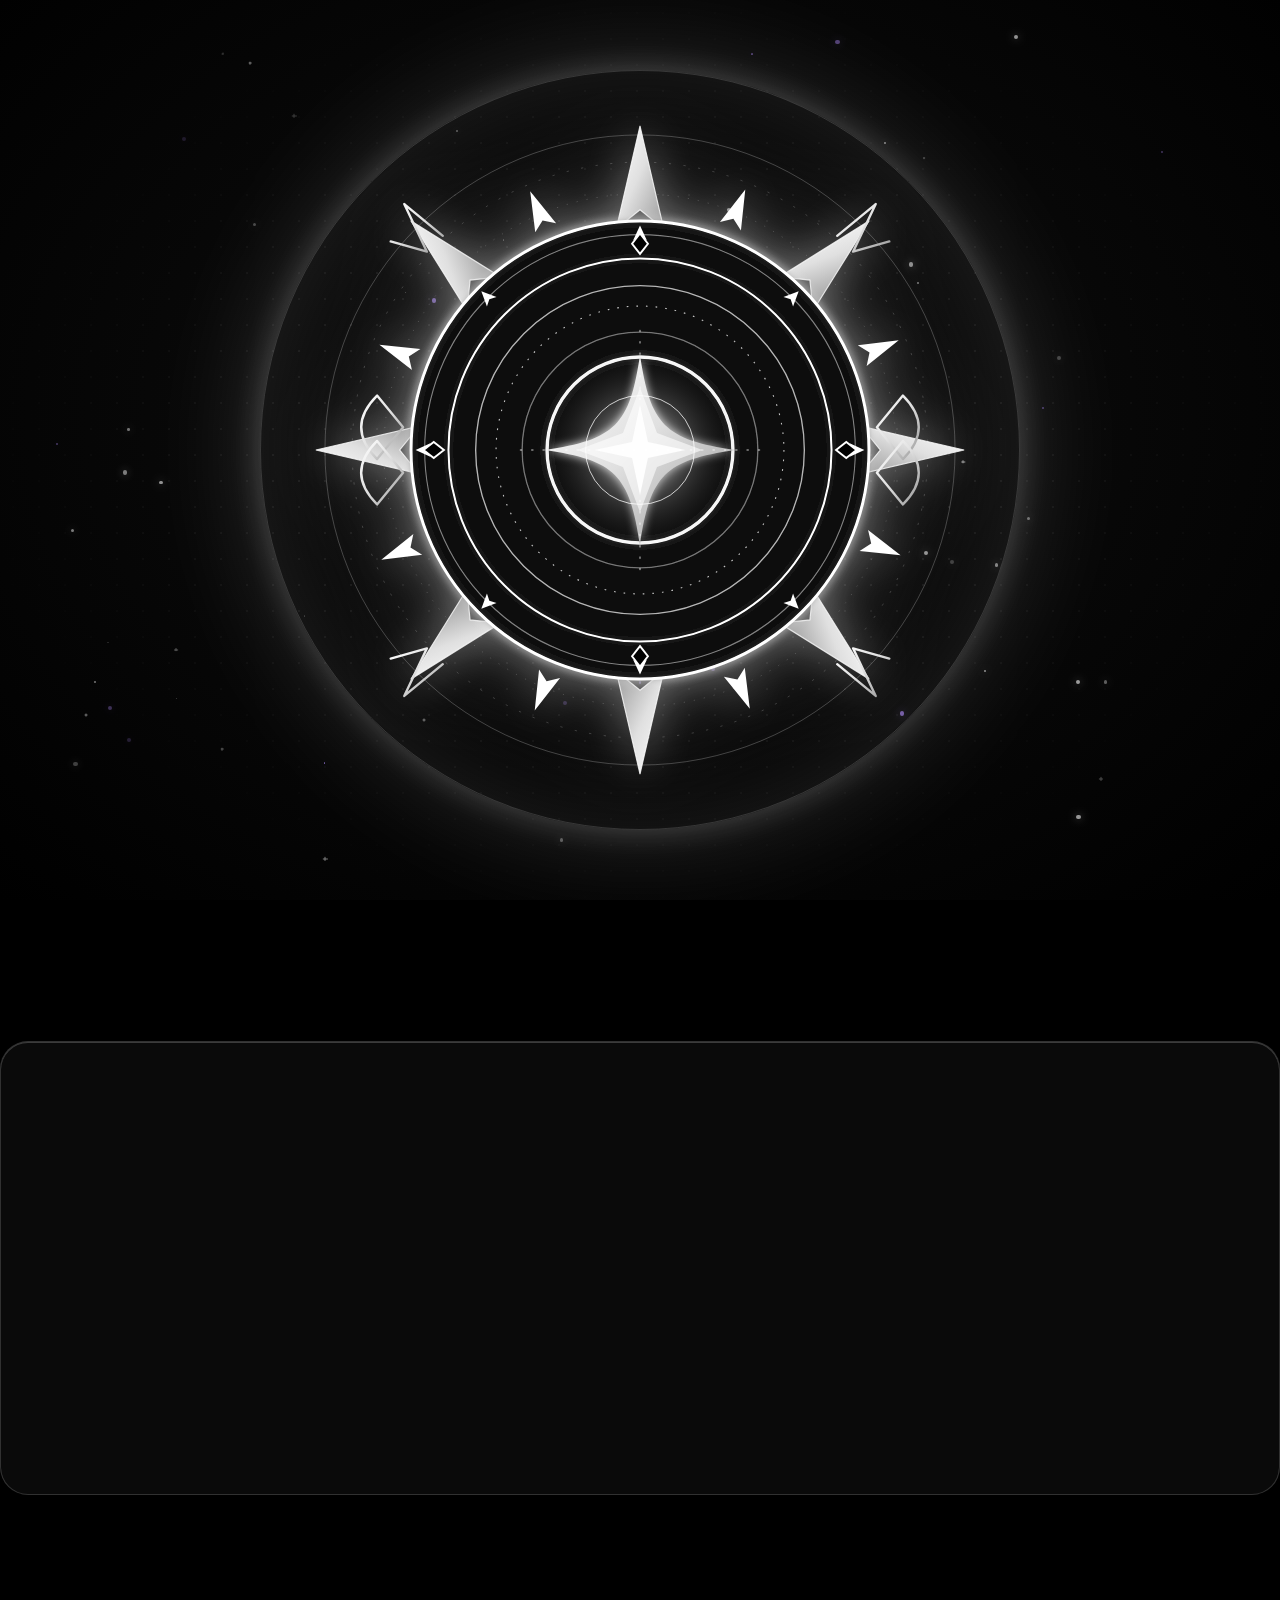
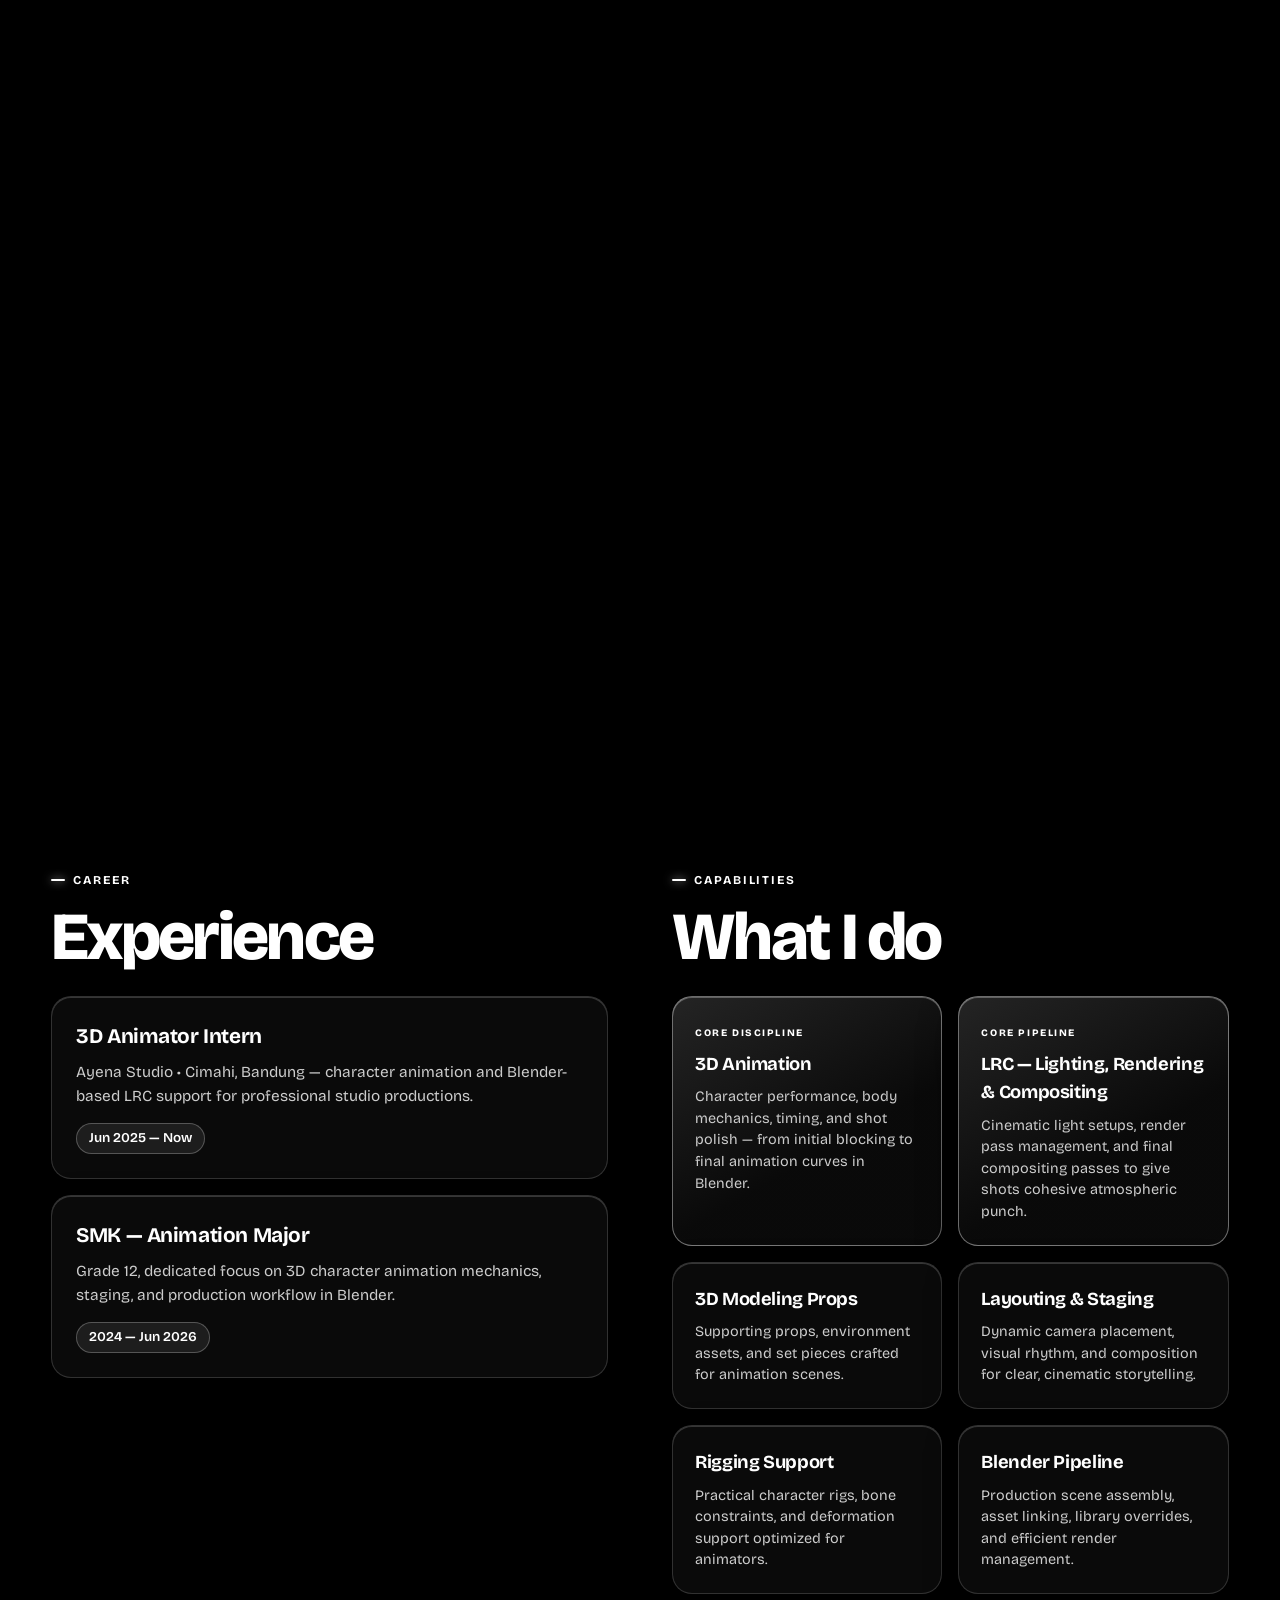
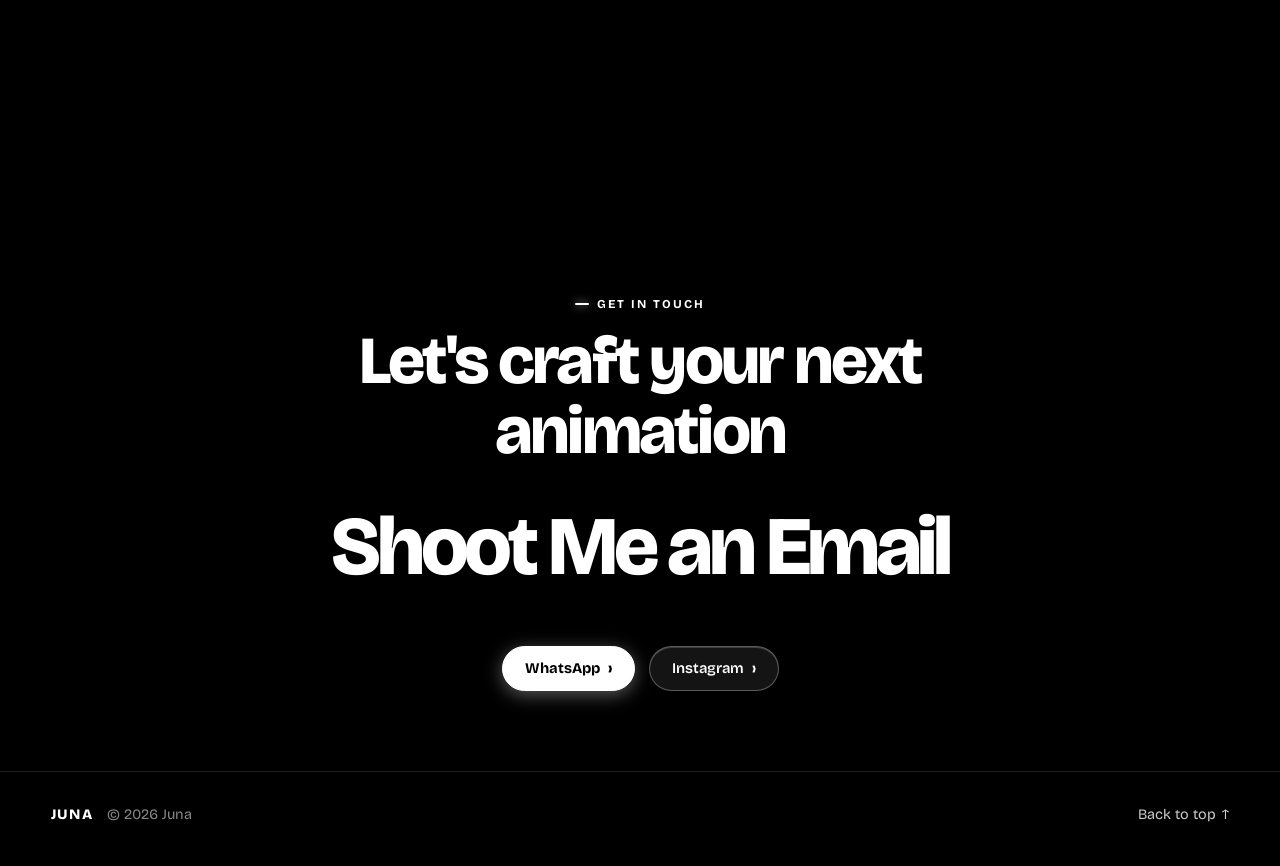
==== commit 4869b7a8: "revised button and text" ====
--- a/index.html
+++ b/index.html
@@ -182,7 +182,7 @@
         <div class="hero-widget-bottom">
           <div class="hero-widget-copy">
             <strong>T-Rex Animation</strong>
-            <small>Creature Animation &bull; LRC</small>
+            <small>Creature Animation &bull; Animation</small>
           </div>
           <a class="hero-widget-action" href="all-project.html">
             <span>Explore</span>
@@ -230,7 +230,7 @@
         <span class="selected-project-play-icon"><svg viewBox="0 0 24 24" width="16" height="16" fill="currentColor"><path d="M8 5v14l11-7z"/></svg></span>
       </span>
       <span class="selected-project-info">
-        <span><strong>T-Rex Animation</strong><small>Creature Animation &bull; LRC</small></span>
+        <span><strong>T-Rex Animation</strong><small>Creature Animation &bull; Rigging</small></span>
         <span class="selected-project-status"><span class="status-dot"></span> Completed</span>
       </span>
     </a>
@@ -340,7 +340,7 @@
 <section id="contact" class="contact"><div class="wrap">
   <div class="section-label rv" style="text-align:center"><span class="label-dash"></span> GET IN TOUCH</div>
   <h2 class="rv" style="margin:0 auto">Let's craft your next animation</h2>
-  <a class="big rv" id="mail" href="mailto:kejuuanimator@gmail.com">kejuuanimator@gmail.com</a>
+  <a class="big rv" id="mail" href="mailto:kejuuanimator@gmail.com">Shoot Me an Email</a>
   <div class="soc rv">
     <a class="btn solid btn-glow" href="https://wa.me/6285183174542" target="_blank" rel="noopener">WhatsApp <span class="btn-arrow" aria-hidden="true">›</span></a>
     <a class="btn btn-glass" href="https://www.instagram.com/sayycheseeeee" target="_blank" rel="noopener">Instagram <span class="btn-arrow" aria-hidden="true">›</span></a>
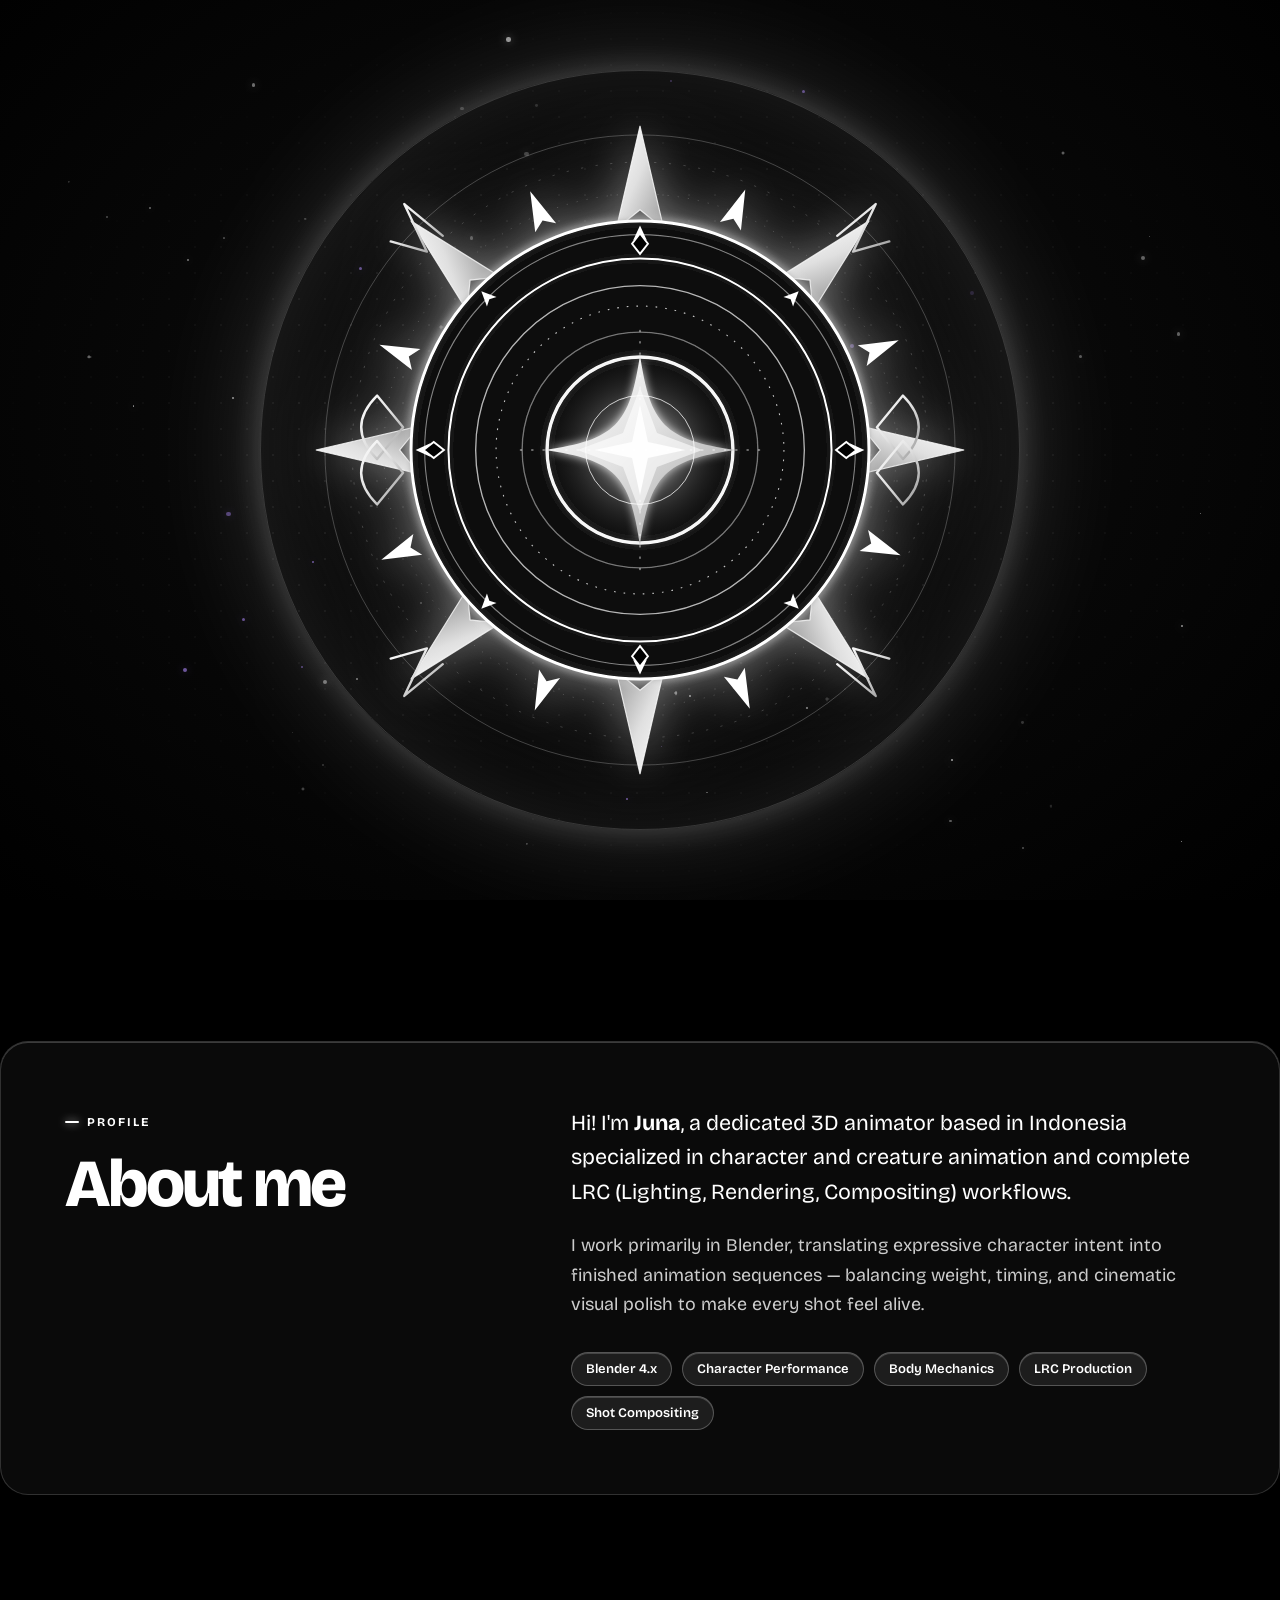
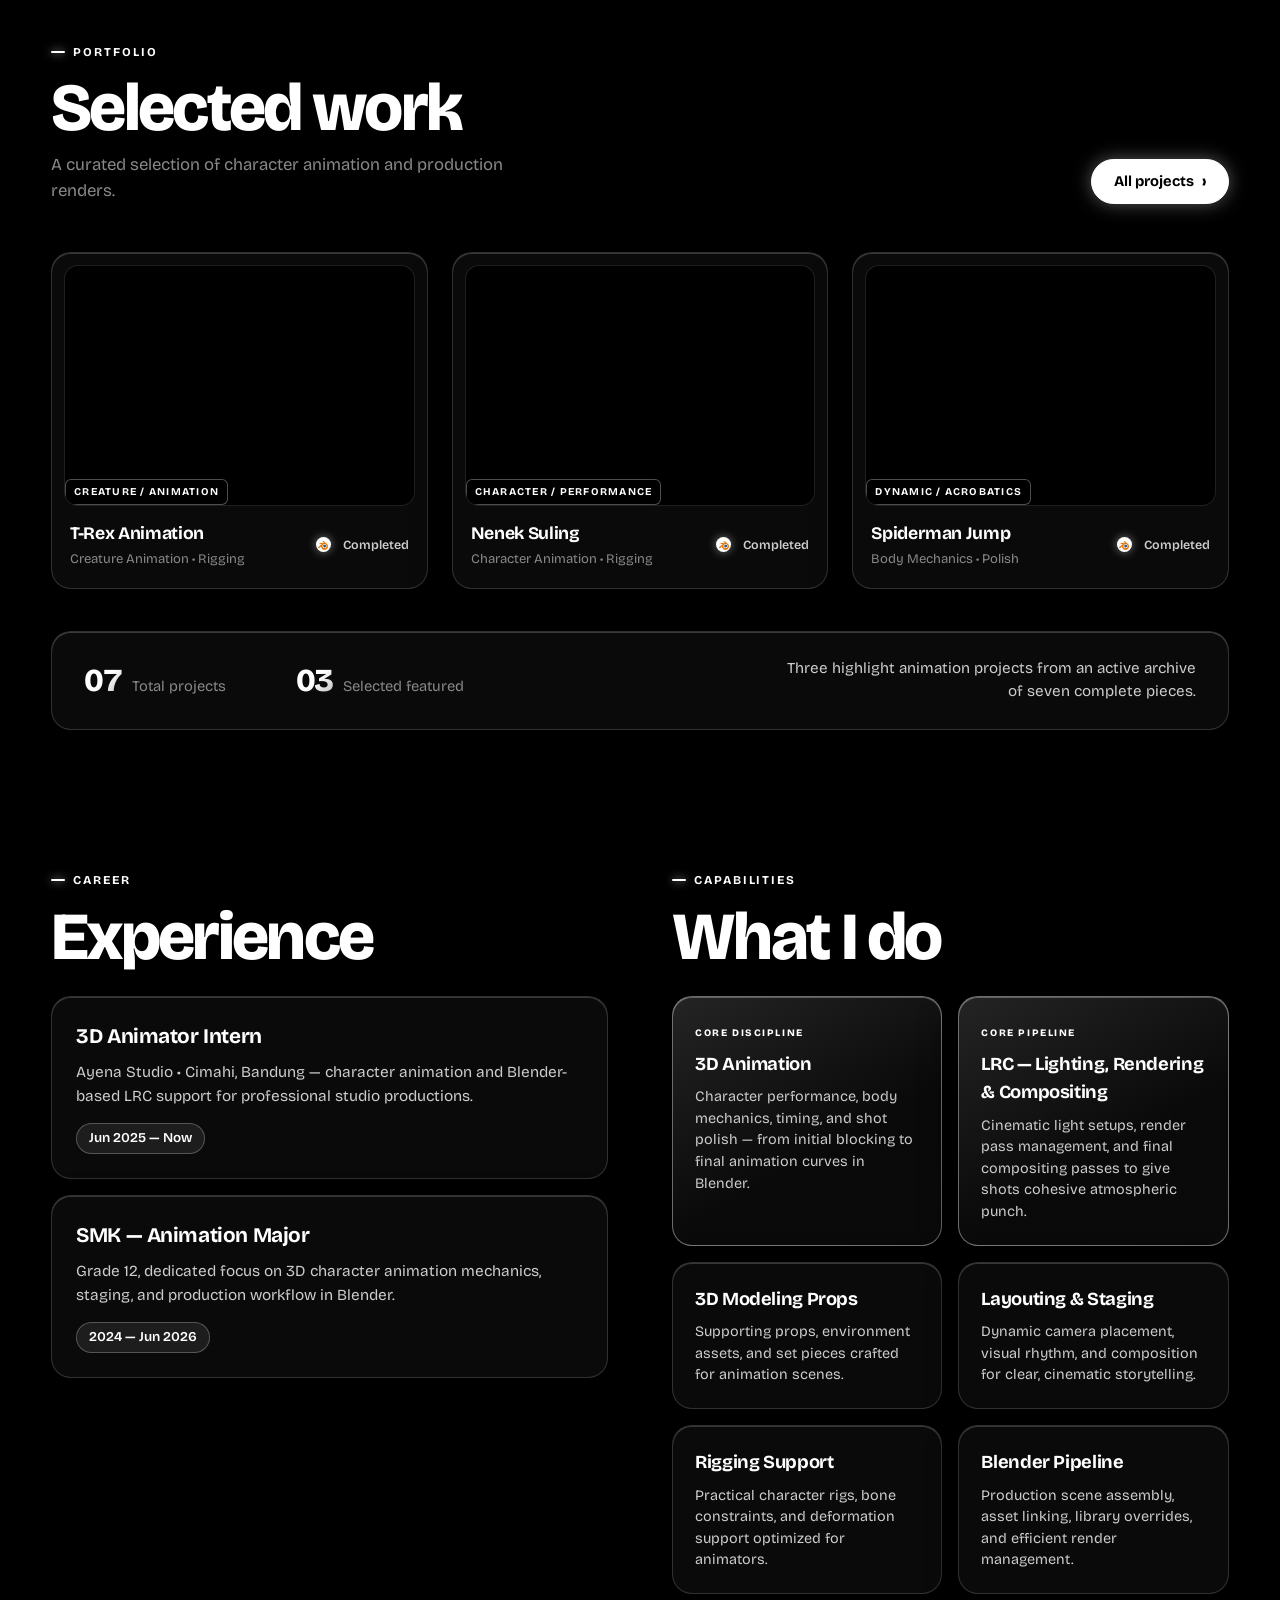
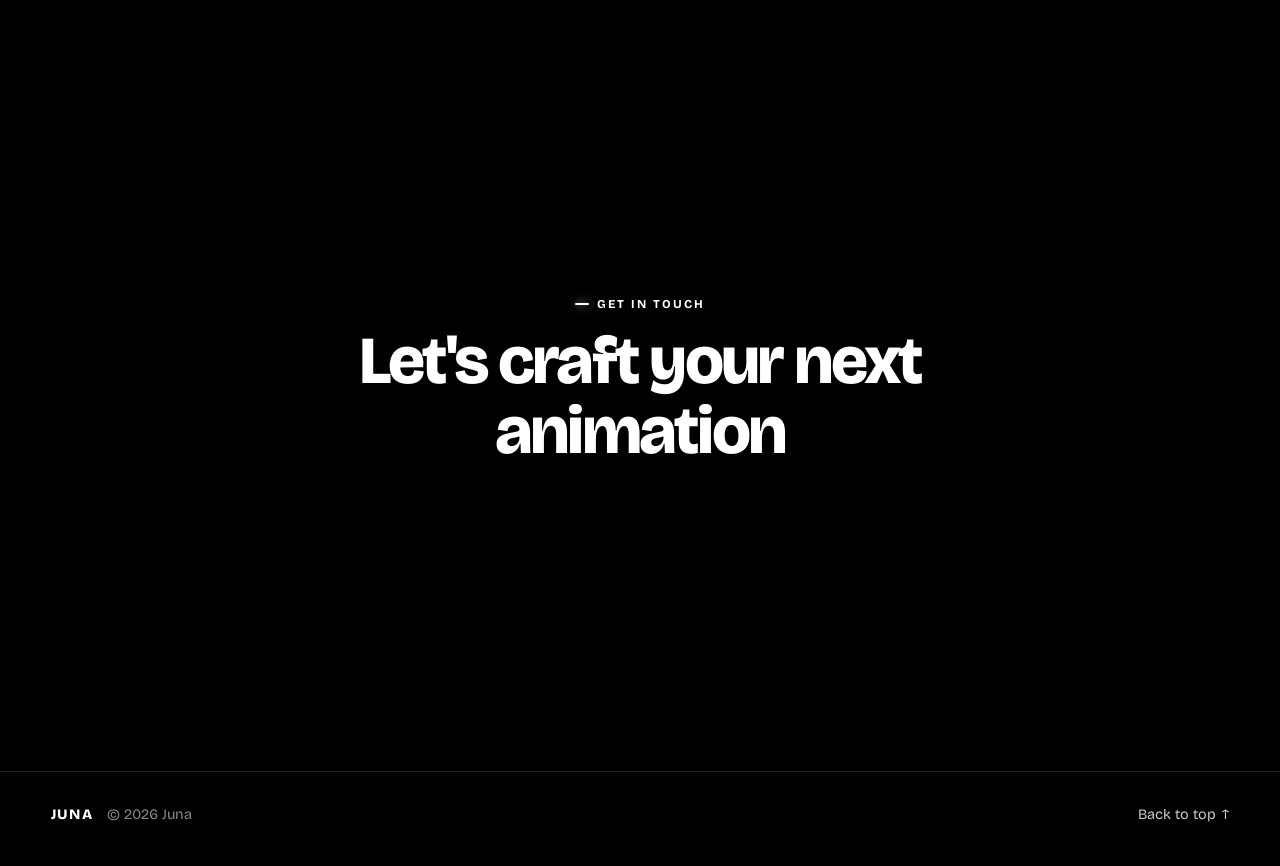
==== commit 404305bc: "Update portfolio design and remove video overlays" ====
--- a/index.html
+++ b/index.html
@@ -174,9 +174,6 @@
       <div class="hero-widget-frame">
         <div class="hero-widget-media">
           <video class="hero-widget-video" src="assets/videos/Trex render.mp4" autoplay muted loop playsinline preload="metadata"></video>
-          <div class="hero-widget-play" aria-hidden="true">
-            <svg viewBox="0 0 24 24" width="22" height="22" fill="currentColor"><path d="M8 5v14l11-7z"/></svg>
-          </div>
           <span class="hero-widget-tag">FEATURED SHOT</span>
         </div>
         <div class="hero-widget-bottom">
@@ -227,7 +224,6 @@
       <span class="selected-project-art selected-project-art-modeling" aria-hidden="true">
         <video class="selected-project-video" src="assets/videos/Trex render.mp4" autoplay muted loop playsinline preload="metadata"></video>
         <span class="selected-project-discipline">CREATURE / ANIMATION</span>
-        <span class="selected-project-play-icon"><svg viewBox="0 0 24 24" width="16" height="16" fill="currentColor"><path d="M8 5v14l11-7z"/></svg></span>
       </span>
       <span class="selected-project-info">
         <span><strong>T-Rex Animation</strong><small>Creature Animation &bull; Rigging</small></span>
@@ -239,7 +235,6 @@
       <span class="selected-project-art selected-project-art-animation" aria-hidden="true">
         <video class="selected-project-video" src="assets/videos/nenek render.mp4" autoplay muted loop playsinline preload="metadata"></video>
         <span class="selected-project-discipline">CHARACTER / PERFORMANCE</span>
-        <span class="selected-project-play-icon"><svg viewBox="0 0 24 24" width="16" height="16" fill="currentColor"><path d="M8 5v14l11-7z"/></svg></span>
       </span>
       <span class="selected-project-info">
         <span><strong>Nenek Suling</strong><small>Character Animation &bull; Rigging</small></span>
@@ -251,7 +246,6 @@
       <span class="selected-project-art selected-project-art-animation" aria-hidden="true">
         <video class="selected-project-video" src="assets/videos/spiderman render.mp4" autoplay muted loop playsinline preload="metadata"></video>
         <span class="selected-project-discipline">DYNAMIC / ACROBATICS</span>
-        <span class="selected-project-play-icon"><svg viewBox="0 0 24 24" width="16" height="16" fill="currentColor"><path d="M8 5v14l11-7z"/></svg></span>
       </span>
       <span class="selected-project-info">
         <span><strong>Spiderman Jump</strong><small>Body Mechanics &bull; Polish</small></span>
--- a/css/style.css
+++ b/css/style.css
@@ -575,28 +575,6 @@
   display: block;
 }
 
-.hero-widget-play {
-  position: absolute;
-  left: 50%;
-  top: 50%;
-  transform: translate(-50%, -50%);
-  width: 48px;
-  height: 48px;
-  border-radius: 50%;
-  background: #ffffff;
-  border: 1px solid #ffffff;
-  color: #000000;
-  display: grid;
-  place-items: center;
-  box-shadow: 0 0 20px rgba(255, 255, 255, 0.6);
-  pointer-events: none;
-  transition: transform .3s ease, box-shadow .3s ease;
-}
-
-.hero-widget:hover .hero-widget-play {
-  transform: translate(-50%, -50%) scale(1.15);
-  box-shadow: 0 0 30px rgba(255, 255, 255, 0.9);
-}
 
 .hero-widget-tag {
   position: absolute;
@@ -1028,24 +1006,6 @@
   border: 1px solid rgba(255, 255, 255, 0.3);
 }
 
-.selected-project-play-icon {
-  position: relative;
-  z-index: 2;
-  width: 28px;
-  height: 28px;
-  border-radius: 50%;
-  background: #ffffff;
-  color: #000000;
-  display: grid;
-  place-items: center;
-  box-shadow: 0 0 14px rgba(255, 255, 255, 0.6);
-  transition: transform .25s ease, box-shadow .25s;
-}
-
-.selected-project:hover .selected-project-play-icon {
-  transform: scale(1.2);
-  box-shadow: 0 0 22px rgba(255, 255, 255, 0.9);
-}
 
 .selected-project-info {
   display: flex;
